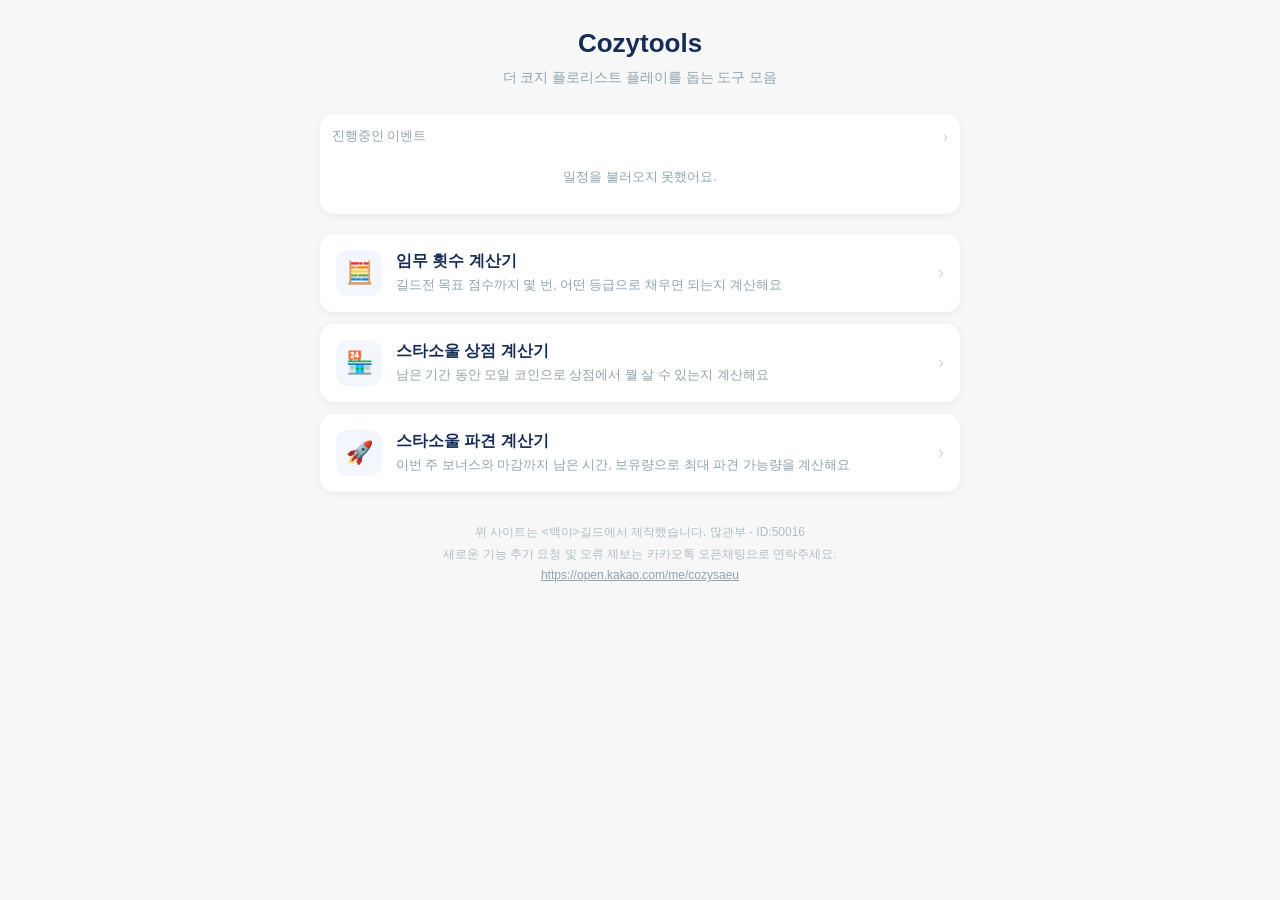
==== index.html @ 27a9e1e9 "메인화면 하단에 카카오톡 오픈채팅 문의 링크 추가 기능 추가 요청·오류 제보를 받을 채널을 안내." ====
<!doctype html>
<html lang="ko">
  <head>
    <meta charset="utf-8" />
    <meta name="viewport" content="width=device-width, initial-scale=1, viewport-fit=cover" />
    <title>Cozytools</title>

    <meta property="og:type" content="website" />
    <meta property="og:site_name" content="Cozytools" />
    <meta property="og:title" content="Cozytools" />
    <meta property="og:description" content="더 코지 플로리스트 플레이를 돕는 도구 모음. 길드 <백야> 제작" />
    <meta property="og:url" content="https://cozytools.kro.kr/" />
    <meta name="twitter:card" content="summary" />
    <meta name="twitter:title" content="Cozytools" />

    <style>
      * {
        box-sizing: border-box;
      }
      body {
        font-family: "Malgun Gothic", sans-serif;
        margin: 0;
        padding: 28px 10px 40px;
        background: #f7f7f8;
        color: #263238;
      }
      .container {
        max-width: 640px;
        margin: auto;
      }

      .hero {
        text-align: center;
        margin-bottom: 24px;
      }
      .hero h1 {
        color: #152c57;
        margin: 0 0 8px;
        font-size: 26px;
      }
      .hero p {
        color: #90a4ae;
        font-size: 13.5px;
        line-height: 1.7;
        margin: 0;
      }

      .panel {
        background: #fff;
        border-radius: 14px;
        padding: 14px 12px;
        box-shadow: 0 2px 8px rgba(0, 0, 0, 0.06);
        margin-bottom: 20px;
      }
      .panel-link {
        display: block;
        text-decoration: none;
        color: inherit;
        cursor: pointer;
      }
      .panel-link:active {
        filter: brightness(0.97);
      }
      .panel-head {
        display: flex;
        align-items: center;
        justify-content: space-between;
        margin-bottom: 8px;
      }
      .panel-head .desc {
        font-size: 12.5px;
        color: #90a4ae;
        margin: 0;
      }
      .panel-head .arrow {
        color: #cfd8dc;
        font-size: 16px;
      }

      /* 진행중인 이벤트 (한 줄에 2~3개, 압축 카드) */
      .ongoing-list {
        display: grid;
        grid-template-columns: repeat(2, 1fr);
        gap: 8px;
      }
      @media (min-width: 480px) {
        .ongoing-list {
          grid-template-columns: repeat(3, 1fr);
        }
      }
      .ongoing-btn {
        padding: 8px 10px;
        border: 1.5px solid #eceff1;
        border-radius: 10px;
        background: #fbfbfc;
        min-width: 0;
      }
      .ongoing-top {
        display: flex;
        align-items: center;
        gap: 5px;
        margin-bottom: 2px;
      }
      .ongoing-dot {
        flex: none;
        width: 7px;
        height: 7px;
        border-radius: 50%;
      }
      .ongoing-cat {
        font-size: 10px;
        font-weight: bold;
        color: #90a4ae;
        overflow: hidden;
        text-overflow: ellipsis;
        white-space: nowrap;
      }
      .ongoing-name {
        font-size: 12.5px;
        font-weight: bold;
        color: #152c57;
        overflow: hidden;
        text-overflow: ellipsis;
        white-space: nowrap;
        margin-bottom: 2px;
      }
      .ongoing-period {
        font-size: 10.5px;
        color: #90a4ae;
        font-weight: bold;
        overflow: hidden;
        text-overflow: ellipsis;
        white-space: nowrap;
      }
      .ongoing-warn {
        color: #d32f2f;
      }
      .empty-msg {
        text-align: center;
        color: #90a4ae;
        font-size: 13px;
        padding: 14px 0;
        grid-column: 1 / -1;
      }

      .card-list {
        display: flex;
        flex-direction: column;
        gap: 12px;
      }
      .card {
        display: flex;
        align-items: center;
        gap: 14px;
        background: #fff;
        border-radius: 14px;
        padding: 16px;
        box-shadow: 0 2px 8px rgba(0, 0, 0, 0.06);
        text-decoration: none;
        color: inherit;
      }
      .card:active {
        filter: brightness(0.97);
      }
      .card .icon {
        flex: none;
        width: 46px;
        height: 46px;
        border-radius: 12px;
        background: #f3f6fc;
        display: flex;
        align-items: center;
        justify-content: center;
        font-size: 22px;
      }
      .card .body {
        flex: 1;
        min-width: 0;
      }
      .card .cname {
        font-size: 15.5px;
        font-weight: bold;
        color: #152c57;
      }
      .card .cdesc {
        font-size: 12.5px;
        color: #90a4ae;
        margin-top: 3px;
        line-height: 1.6;
      }
      .card .arrow {
        flex: none;
        color: #cfd8dc;
        font-size: 18px;
      }
      .card.soon {
        opacity: 0.6;
      }
      .badge-soon {
        display: inline-block;
        font-size: 10px;
        font-weight: bold;
        color: #fff;
        background: #b0bec5;
        padding: 2px 7px;
        border-radius: 10px;
        margin-left: 6px;
        vertical-align: middle;
      }

      .footer-note {
        text-align: center;
        font-size: 12px;
        color: #b0bec5;
        margin-top: 30px;
        line-height: 1.8;
      }
      .footer-note a {
        color: #90a4ae;
      }
    </style>
  </head>
  <body>
    <div class="container">
      <div class="hero">
        <h1>Cozytools</h1>
        <p>더 코지 플로리스트 플레이를 돕는 도구 모음</p>
      </div>

      <a class="panel panel-link" href="calendar.html">
        <div class="panel-head">
          <p class="desc">진행중인 이벤트</p>
          <span class="arrow">›</span>
        </div>
        <div class="ongoing-list" id="ongoingList">
          <div class="empty-msg">불러오는 중...</div>
        </div>
      </a>

      <div class="card-list">
        <a class="card" href="calc.html">
          <div class="icon">🧮</div>
          <div class="body">
            <div class="cname">임무 횟수 계산기</div>
            <div class="cdesc">
              길드전 목표 점수까지 몇 번, 어떤 등급으로 채우면 되는지 계산해요
            </div>
          </div>
          <div class="arrow">›</div>
        </a>

        <a class="card" href="shop.html">
          <div class="icon">🏪</div>
          <div class="body">
            <div class="cname">스타소울 상점 계산기</div>
            <div class="cdesc">
              남은 기간 동안 모일 코인으로 상점에서 뭘 살 수 있는지 계산해요
            </div>
          </div>
          <div class="arrow">›</div>
        </a>

        <a class="card" href="starsoul.html">
          <div class="icon">🚀</div>
          <div class="body">
            <div class="cname">스타소울 파견 계산기</div>
            <div class="cdesc">
              이번 주 보너스와 마감까지 남은 시간, 보유량으로 최대 파견 가능량을 계산해요
            </div>
          </div>
          <div class="arrow">›</div>
        </a>
      </div>

      <p class="footer-note">
        위 사이트는 &lt;백야&gt;길드에서 제작했습니다. 많관부 - ID:50016<br />
        새로운 기능 추가 요청 및 오류 제보는 카카오톡 오픈채팅으로 연락주세요.<br />
        <a href="https://open.kakao.com/me/cozysaeu" target="_blank" rel="noopener noreferrer">https://open.kakao.com/me/cozysaeu</a>
      </p>
    </div>

    <script>
      const API_URL = "https://cozytools-backend.saeunezip.workers.dev";

      const PALETTE = [
        "#6C63C7",
        "#E0757A",
        "#3FA796",
        "#E3A23C",
        "#4A90D9",
        "#B45FC0",
        "#D9698B",
        "#5FAF6B",
        "#C77B3F",
        "#4FA8C9",
        "#9C6ADE",
        "#7A9C3F",
      ];
      const WEEKDAY_LABEL = ["일", "월", "화", "수", "목", "금", "토"];
      let COLOR_MAP = {};
      function assignColors(events) {
        COLOR_MAP = {};
        let i = 0;
        events.forEach(function (ev) {
          if (!(ev.id in COLOR_MAP)) {
            COLOR_MAP[ev.id] = PALETTE[i % PALETTE.length];
            i++;
          }
        });
      }
      function colorFor(id) {
        return COLOR_MAP[id] || PALETTE[0];
      }

      function toDateOnly(d) {
        return new Date(d.getFullYear(), d.getMonth(), d.getDate());
      }
      function parseYMD(s) {
        const [y, m, d] = s.split("-").map(Number);
        return new Date(y, m - 1, d);
      }
      function fmtYMD(d) {
        return (
          d.getFullYear() +
          "-" +
          String(d.getMonth() + 1).padStart(2, "0") +
          "-" +
          String(d.getDate()).padStart(2, "0")
        );
      }
      function addDays(d, n) {
        return new Date(d.getFullYear(), d.getMonth(), d.getDate() + n);
      }
      function diffDays(a, b) {
        return Math.round((a - b) / 86400000);
      }
      const today = toDateOnly(new Date());

      function extractCategory(title) {
        const idx = title.indexOf(" - ");
        return idx === -1 ? { category: null, name: title } : { category: title.slice(0, idx), name: title.slice(idx + 3) };
      }

      function expiryWarning(endDate) {
        const daysLeft = diffDays(endDate, today);
        if (daysLeft === 0) {
          const endOfToday = addDays(today, 1);
          const hoursLeft = Math.max(1, Math.ceil((endOfToday - new Date()) / 3600000));
          return hoursLeft + "시간 남음";
        }
        if (daysLeft === 1) return "1일 남음";
        return null;
      }

      function normalizeEvent(raw) {
        if (raw.type === "weekly") {
          return {
            id: raw.id,
            title: raw.title,
            repeat: "weekly",
            weekdayStart: Number(raw.weekdayStart),
            weekdayEnd: Number(raw.weekdayEnd),
            desc: raw.desc,
          };
        }
        return {
          id: raw.id,
          title: raw.title,
          start: String(raw.start).slice(0, 10),
          end: String(raw.end).slice(0, 10),
          desc: raw.desc,
        };
      }

      function renderOngoing(events) {
        const items = [];
        events.forEach(function (ev) {
          const parts = extractCategory(ev.title);
          if (ev.repeat === "weekly") {
            const period =
              ev.weekdayStart === ev.weekdayEnd
                ? "매주 " + WEEKDAY_LABEL[ev.weekdayStart] + "요일"
                : "매주 " + WEEKDAY_LABEL[ev.weekdayStart] + "~" + WEEKDAY_LABEL[ev.weekdayEnd] + "요일";
            items.push({ id: ev.id, category: parts.category, name: parts.name, period: period, warn: null, color: colorFor(ev.id) });
          } else {
            const s = parseYMD(ev.start),
              e = parseYMD(ev.end);
            if (today >= s && today <= e) {
              const period = fmtYMD(s).slice(5).replace("-", ".") + " ~ " + fmtYMD(e).slice(5).replace("-", ".");
              items.push({
                id: ev.id,
                category: parts.category,
                name: parts.name,
                period: period,
                warn: expiryWarning(e),
                color: colorFor(ev.id),
              });
            }
          }
        });

        const box = document.getElementById("ongoingList");
        if (!items.length) {
          box.innerHTML = '<div class="empty-msg">진행중인 이벤트가 없습니다.</div>';
          return;
        }
        box.innerHTML = items
          .map(function (it) {
            return (
              '<div class="ongoing-btn">' +
              '<div class="ongoing-top">' +
              '<span class="ongoing-dot" style="background:' +
              it.color +
              '"></span>' +
              (it.category ? '<span class="ongoing-cat">' + it.category + "</span>" : "") +
              "</div>" +
              '<div class="ongoing-name">' +
              it.name +
              "</div>" +
              '<div class="ongoing-period">' +
              it.period +
              (it.warn ? ' · <span class="ongoing-warn">' + it.warn + "</span>" : "") +
              "</div>" +
              "</div>"
            );
          })
          .join("");
      }

      async function loadOngoing() {
        try {
          const res = await fetch(API_URL);
          const data = await res.json();
          if (!data.ok) throw new Error(data.error || "불러오기 실패");
          const events = (data.events || []).map(normalizeEvent);
          assignColors(events);
          renderOngoing(events);
        } catch (err) {
          document.getElementById("ongoingList").innerHTML =
            '<div class="empty-msg">일정을 불러오지 못했어요.</div>';
        }
      }

      loadOngoing();
    </script>
  </body>
</html>
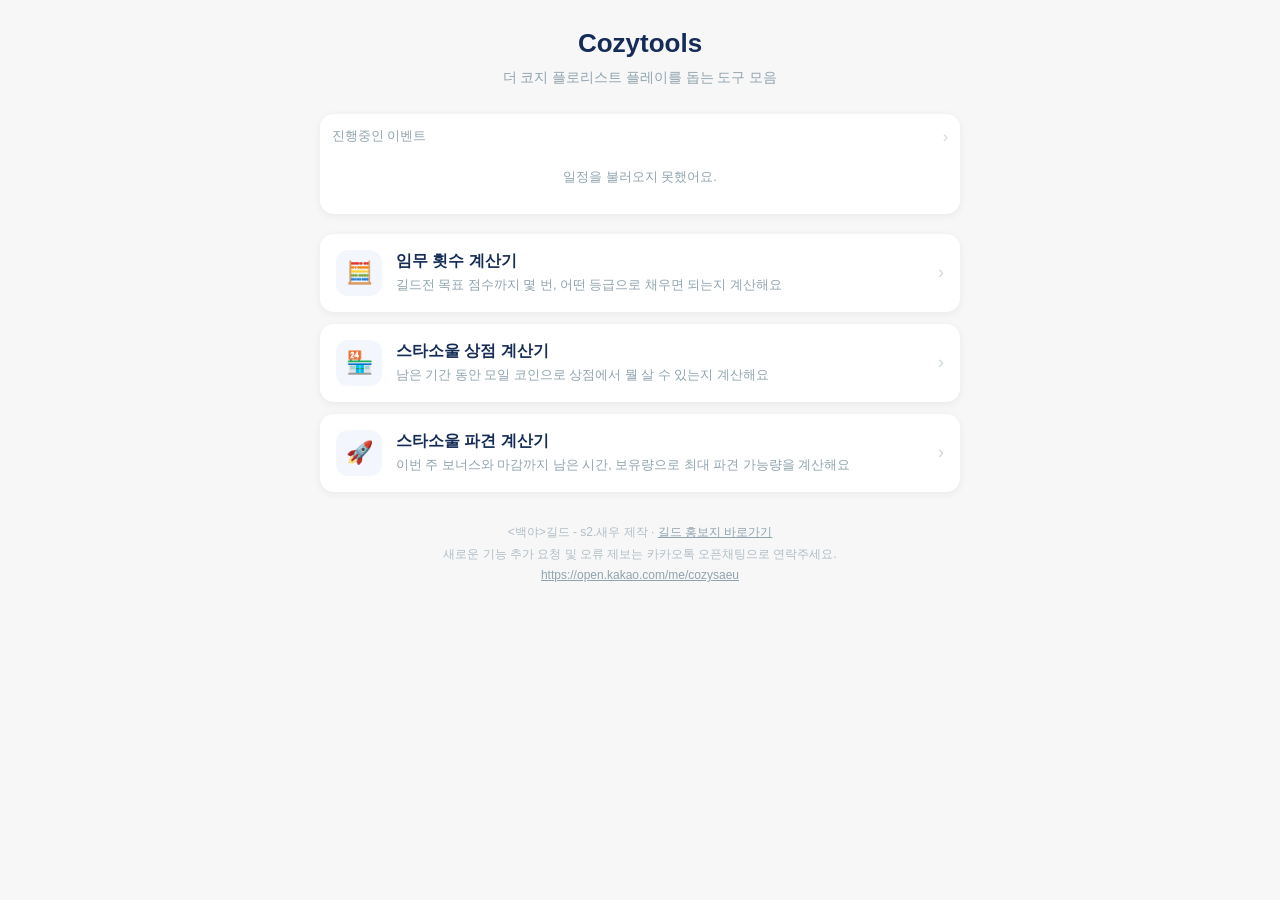
==== commit adf76760: "각 계산기 상단 설명 정리, 하위 페이지 하단 크레딧 제거, 길드 홍보지 페이지 추가 - calc.html/shop.html 상단 설명을 각 계산기의 실제 목적이 더 잘 드러나게 " ====
--- a/index.html
+++ b/index.html
@@ -273,7 +273,8 @@
       </div>
 
       <p class="footer-note">
-        위 사이트는 &lt;백야&gt;길드에서 제작했습니다. 많관부 - ID:50016<br />
+        &lt;백야&gt;길드 - s2.새우 제작 ·
+        <a href="guild.html">길드 홍보지 바로가기</a><br />
         새로운 기능 추가 요청 및 오류 제보는 카카오톡 오픈채팅으로 연락주세요.<br />
         <a href="https://open.kakao.com/me/cozysaeu" target="_blank" rel="noopener noreferrer">https://open.kakao.com/me/cozysaeu</a>
       </p>
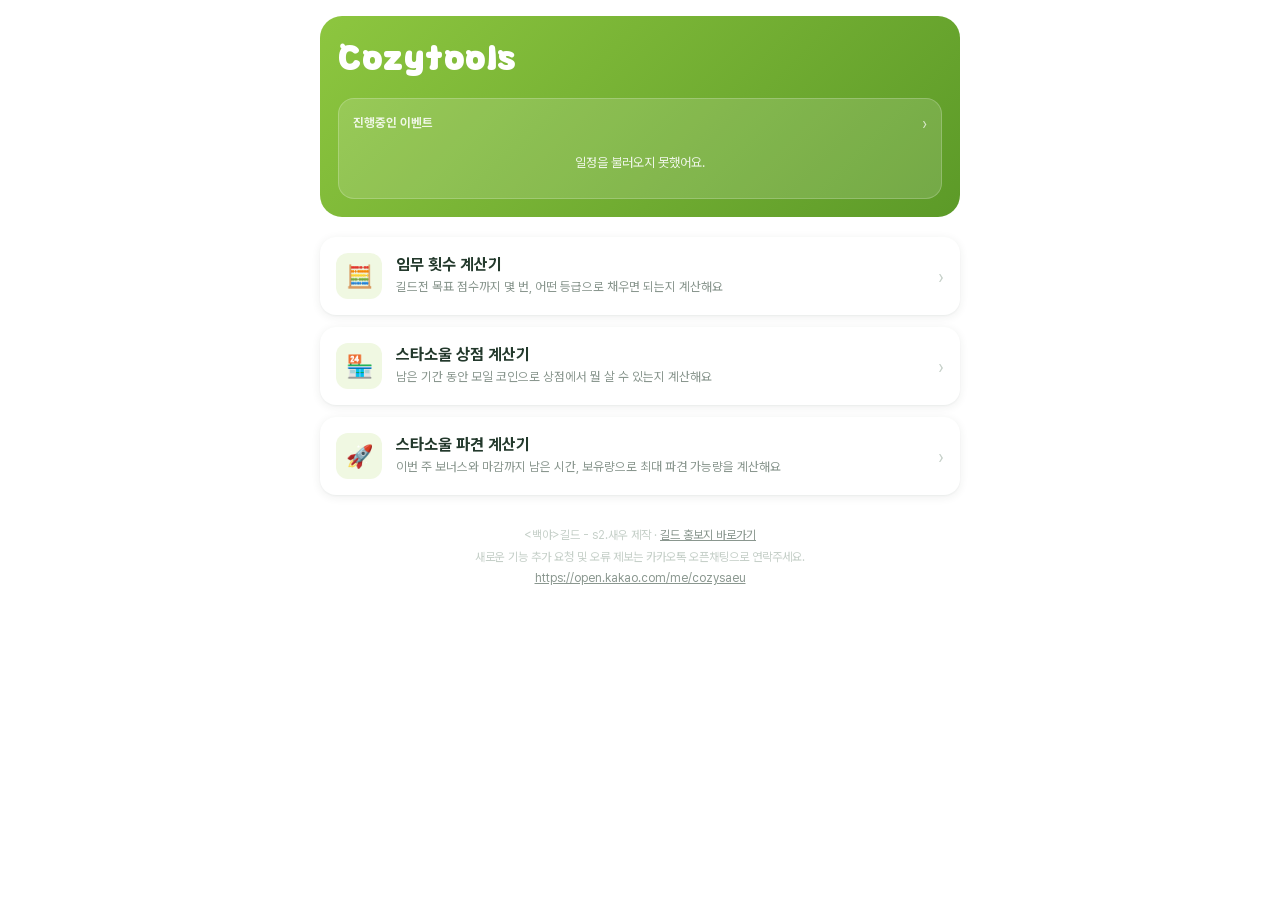
==== commit c3482c8e: "디자인: index.html에 흰 배경+연두 포인트 색 리디자인 적용 (진행중) - 공용 style.css 신설: CSS 변수 기반 색/폰트 토큰, 연두색(#8dc63f) 포인트 " ====
--- a/index.html
+++ b/index.html
@@ -4,238 +4,37 @@
     <meta charset="utf-8" />
     <meta name="viewport" content="width=device-width, initial-scale=1, viewport-fit=cover" />
     <title>Cozytools</title>
+    <meta name="description" content="더 코지 플로리스트 플레이를 돕는 도구 모음" />
 
     <meta property="og:type" content="website" />
     <meta property="og:site_name" content="Cozytools" />
     <meta property="og:title" content="Cozytools" />
     <meta property="og:description" content="더 코지 플로리스트 플레이를 돕는 도구 모음. 길드 <백야> 제작" />
-    <meta property="og:url" content="https://cozytools.kro.kr/" />
+    <meta property="og:url" content="https://cozytools.pages.dev/" />
     <meta name="twitter:card" content="summary" />
     <meta name="twitter:title" content="Cozytools" />
 
-    <style>
-      * {
-        box-sizing: border-box;
-      }
-      body {
-        font-family: "Malgun Gothic", sans-serif;
-        margin: 0;
-        padding: 28px 10px 40px;
-        background: #f7f7f8;
-        color: #263238;
-      }
-      .container {
-        max-width: 640px;
-        margin: auto;
-      }
-
-      .hero {
-        text-align: center;
-        margin-bottom: 24px;
-      }
-      .hero h1 {
-        color: #152c57;
-        margin: 0 0 8px;
-        font-size: 26px;
-      }
-      .hero p {
-        color: #90a4ae;
-        font-size: 13.5px;
-        line-height: 1.7;
-        margin: 0;
-      }
-
-      .panel {
-        background: #fff;
-        border-radius: 14px;
-        padding: 14px 12px;
-        box-shadow: 0 2px 8px rgba(0, 0, 0, 0.06);
-        margin-bottom: 20px;
-      }
-      .panel-link {
-        display: block;
-        text-decoration: none;
-        color: inherit;
-        cursor: pointer;
-      }
-      .panel-link:active {
-        filter: brightness(0.97);
-      }
-      .panel-head {
-        display: flex;
-        align-items: center;
-        justify-content: space-between;
-        margin-bottom: 8px;
-      }
-      .panel-head .desc {
-        font-size: 12.5px;
-        color: #90a4ae;
-        margin: 0;
-      }
-      .panel-head .arrow {
-        color: #cfd8dc;
-        font-size: 16px;
-      }
-
-      /* 진행중인 이벤트 (한 줄에 2~3개, 압축 카드) */
-      .ongoing-list {
-        display: grid;
-        grid-template-columns: repeat(2, 1fr);
-        gap: 8px;
-      }
-      @media (min-width: 480px) {
-        .ongoing-list {
-          grid-template-columns: repeat(3, 1fr);
-        }
-      }
-      .ongoing-btn {
-        padding: 8px 10px;
-        border: 1.5px solid #eceff1;
-        border-radius: 10px;
-        background: #fbfbfc;
-        min-width: 0;
-      }
-      .ongoing-top {
-        display: flex;
-        align-items: center;
-        gap: 5px;
-        margin-bottom: 2px;
-      }
-      .ongoing-dot {
-        flex: none;
-        width: 7px;
-        height: 7px;
-        border-radius: 50%;
-      }
-      .ongoing-cat {
-        font-size: 10px;
-        font-weight: bold;
-        color: #90a4ae;
-        overflow: hidden;
-        text-overflow: ellipsis;
-        white-space: nowrap;
-      }
-      .ongoing-name {
-        font-size: 12.5px;
-        font-weight: bold;
-        color: #152c57;
-        overflow: hidden;
-        text-overflow: ellipsis;
-        white-space: nowrap;
-        margin-bottom: 2px;
-      }
-      .ongoing-period {
-        font-size: 10.5px;
-        color: #90a4ae;
-        font-weight: bold;
-        overflow: hidden;
-        text-overflow: ellipsis;
-        white-space: nowrap;
-      }
-      .ongoing-warn {
-        color: #d32f2f;
-      }
-      .empty-msg {
-        text-align: center;
-        color: #90a4ae;
-        font-size: 13px;
-        padding: 14px 0;
-        grid-column: 1 / -1;
-      }
-
-      .card-list {
-        display: flex;
-        flex-direction: column;
-        gap: 12px;
-      }
-      .card {
-        display: flex;
-        align-items: center;
-        gap: 14px;
-        background: #fff;
-        border-radius: 14px;
-        padding: 16px;
-        box-shadow: 0 2px 8px rgba(0, 0, 0, 0.06);
-        text-decoration: none;
-        color: inherit;
-      }
-      .card:active {
-        filter: brightness(0.97);
-      }
-      .card .icon {
-        flex: none;
-        width: 46px;
-        height: 46px;
-        border-radius: 12px;
-        background: #f3f6fc;
-        display: flex;
-        align-items: center;
-        justify-content: center;
-        font-size: 22px;
-      }
-      .card .body {
-        flex: 1;
-        min-width: 0;
-      }
-      .card .cname {
-        font-size: 15.5px;
-        font-weight: bold;
-        color: #152c57;
-      }
-      .card .cdesc {
-        font-size: 12.5px;
-        color: #90a4ae;
-        margin-top: 3px;
-        line-height: 1.6;
-      }
-      .card .arrow {
-        flex: none;
-        color: #cfd8dc;
-        font-size: 18px;
-      }
-      .card.soon {
-        opacity: 0.6;
-      }
-      .badge-soon {
-        display: inline-block;
-        font-size: 10px;
-        font-weight: bold;
-        color: #fff;
-        background: #b0bec5;
-        padding: 2px 7px;
-        border-radius: 10px;
-        margin-left: 6px;
-        vertical-align: middle;
-      }
-
-      .footer-note {
-        text-align: center;
-        font-size: 12px;
-        color: #b0bec5;
-        margin-top: 30px;
-        line-height: 1.8;
-      }
-      .footer-note a {
-        color: #90a4ae;
-      }
-    </style>
+    <link rel="stylesheet" href="style.css" />
   </head>
   <body>
     <div class="container">
-      <div class="hero">
-        <h1>Cozytools</h1>
-        <p>더 코지 플로리스트 플레이를 돕는 도구 모음</p>
+      <div class="hero-panel">
+        <div class="hero">
+          <h1>Cozytools</h1>
+        </div>
+
+        <a class="ongoing-link" href="calendar.html">
+          <div class="ongoing-card">
+            <div class="panel-head">
+              <p class="desc">진행중인 이벤트</p>
+              <span class="arrow">›</span>
+            </div>
+            <div class="ongoing-list" id="ongoingList">
+              <div class="empty-msg">불러오는 중...</div>
+            </div>
+          </div>
+        </a>
       </div>
-
-      <a class="panel panel-link" href="calendar.html">
-        <div class="panel-head">
-          <p class="desc">진행중인 이벤트</p>
-          <span class="arrow">›</span>
-        </div>
-        <div class="ongoing-list" id="ongoingList">
-          <div class="empty-msg">불러오는 중...</div>
-        </div>
-      </a>
 
       <div class="card-list">
         <a class="card" href="calc.html">
--- a/style.css
+++ b/style.css
@@ -0,0 +1,1209 @@
+/* ==========================================================================
+   Cozytools — 공용 스타일시트
+   밝은 화이트 배경 + 차분한 그린 포인트 (구 스타일: 차가운 남색/그레이 톤에서 전환)
+   ========================================================================== */
+
+:root {
+  /* 색 토큰 */
+  --bg: #ffffff;
+  --card: #ffffff;
+
+  --ink: #23392c; /* 제목 · 강조 텍스트 */
+  --text: #3c4a42; /* 본문 텍스트 */
+  --muted: #8a978f; /* 보조 텍스트 */
+  --muted-light: #c6d0c9; /* 옅은 보조 텍스트 (뱃지, 캡션) */
+
+  --accent: #8dc63f; /* 포인트: 버튼 · 링크 · 포커스 (연두색) */
+  --accent-dark: #6ba32e; /* 호버/강조 */
+  --accent-tint: #f0f8e2; /* 선택됨 · 결과 박스 배경 */
+  --accent-tint-strong: #dcefc0;
+
+  --border: #e7ece8; /* 기본 보더 */
+  --border-strong: #d7e0da;
+  --surface-soft: #f6f9f7; /* 은은한 보조 배경 (버튼 idle 등) */
+
+  --amber-bg: #fff3d9;
+  --amber-border: #f0cb86;
+  --amber-text: #8a6a2e;
+
+  --green-bg: #e6f9e1;
+  --green-text: #2f8b3a;
+
+  --red-bg: #fdeae8;
+  --red-text: #b23a2e;
+
+  --sunday: #d98c86;
+  --saturday: #86a6c9;
+
+  --gold: #d9a441; /* SSR */
+  --lavender: #8b7cb0; /* SR */
+  --taupe: #a8978f; /* R */
+
+  --radius-lg: 16px;
+  --radius-md: 12px;
+  --radius-sm: 9px;
+  --radius-pill: 20px;
+
+  --shadow-card: 0 2px 10px rgba(34, 57, 44, 0.08), 0 1px 2px rgba(34, 57, 44, 0.04);
+
+  --font-heading: "Pretendard Variable", "Malgun Gothic", "Apple SD Gothic Neo", sans-serif;
+  --font-body: "Pretendard Variable", "Malgun Gothic", "Apple SD Gothic Neo", sans-serif;
+  --font-logo: "KERIS Kedu B", "Malgun Gothic", sans-serif;
+}
+
+@font-face {
+  font-family: "Pretendard Variable";
+  font-weight: 45 920;
+  font-style: normal;
+  font-display: swap;
+  src: url("fonts/PretendardVariable.woff2") format("woff2-variations");
+}
+@font-face {
+  font-family: "KERIS Kedu B";
+  src: url("KERISKEDU_B.ttf") format("truetype");
+  font-weight: 700;
+  font-display: swap;
+}
+
+/* ---------- 기본 ---------- */
+* {
+  box-sizing: border-box;
+}
+body {
+  font-family: var(--font-body);
+  margin: 0;
+  padding: 16px 10px 40px;
+  background: var(--bg);
+  color: var(--text);
+}
+.container {
+  max-width: 640px;
+  margin: auto;
+}
+.container.wide {
+  max-width: 760px;
+}
+
+/* ---------- 상단 헤더 / 내비 ---------- */
+.header-area {
+  display: flex;
+  justify-content: space-between;
+  align-items: center;
+  gap: 10px;
+  flex-wrap: wrap;
+  margin-bottom: 16px;
+}
+.title {
+  font-family: var(--font-heading);
+  color: var(--ink);
+  margin: 0;
+  font-size: 22px;
+}
+.nav-btn {
+  background: var(--accent);
+  color: #fff;
+  text-decoration: none;
+  padding: 10px 14px;
+  border-radius: var(--radius-sm);
+  font-weight: bold;
+  font-size: 14px;
+  border: none;
+  cursor: pointer;
+}
+.nav-btn:hover {
+  background: var(--accent-dark);
+}
+
+/* ---------- 히어로 패널 (index.html 최상단 포인트 블록) ---------- */
+.hero-panel {
+  background: linear-gradient(135deg, var(--accent), #5c9a28);
+  border-radius: 22px;
+  padding: 24px 18px 18px;
+  margin-bottom: 20px;
+}
+.hero {
+  text-align: left;
+  margin-bottom: 18px;
+}
+.hero h1 {
+  font-family: var(--font-logo);
+  font-weight: 700;
+  color: #fff;
+  margin: 0;
+  font-size: 30px;
+  letter-spacing: 0.5px;
+}
+
+.ongoing-link {
+  display: block;
+  text-decoration: none;
+  color: inherit;
+  cursor: pointer;
+}
+.ongoing-link:active {
+  filter: brightness(0.98);
+}
+
+/* 진행중인 이벤트 — 히어로 패널 안의 큰 래퍼 박스 */
+.ongoing-card {
+  background: rgba(255, 255, 255, 0.14);
+  border: 1px solid rgba(255, 255, 255, 0.2);
+  border-radius: var(--radius-lg);
+  padding: 14px;
+}
+.hero-panel .panel-head .desc {
+  color: rgba(255, 255, 255, 0.85);
+  font-weight: bold;
+}
+.hero-panel .panel-head .arrow {
+  color: rgba(255, 255, 255, 0.7);
+}
+
+/* ---------- 패널 / 카드 공통 ---------- */
+.panel {
+  background: var(--card);
+  border-radius: var(--radius-lg);
+  padding: 16px;
+  box-shadow: var(--shadow-card);
+  margin-bottom: 16px;
+}
+.panel h3 {
+  font-family: var(--font-heading);
+  margin: 0 0 6px;
+  font-size: 16.5px;
+  color: var(--ink);
+}
+.desc {
+  font-size: 12.5px;
+  color: var(--muted);
+  margin: 0 0 14px;
+  line-height: 1.6;
+}
+.panel-link {
+  display: block;
+  text-decoration: none;
+  color: inherit;
+  cursor: pointer;
+}
+.panel-link:active {
+  filter: brightness(0.98);
+}
+.panel-head {
+  display: flex;
+  align-items: center;
+  justify-content: space-between;
+  margin-bottom: 8px;
+}
+.panel-head .desc {
+  margin: 0;
+}
+.panel-head .arrow {
+  font-size: 16px;
+}
+.arrow {
+  color: var(--muted-light);
+  font-size: 17px;
+}
+
+/* ---------- info / error / success 박스 ---------- */
+.info-box {
+  background: var(--amber-bg);
+  border: 1px solid var(--amber-border);
+  border-radius: var(--radius-md);
+  padding: 10px 13px;
+  font-size: 12.5px;
+  color: var(--amber-text);
+  line-height: 1.6;
+  margin-bottom: 14px;
+}
+.info-box a {
+  color: var(--amber-text);
+  font-weight: bold;
+}
+.error-msg,
+.deadline-expired {
+  color: var(--red-text);
+  font-weight: bold;
+  font-size: 13px;
+  background: var(--red-bg);
+  padding: 11px 13px;
+  border-radius: var(--radius-md);
+  margin-top: 10px;
+  margin-bottom: 0;
+}
+.deadline-expired {
+  margin-bottom: 14px;
+}
+.empty-msg {
+  text-align: center;
+  color: var(--muted);
+  font-size: 13px;
+  padding: 14px 0;
+  grid-column: 1 / -1;
+}
+.msg {
+  font-size: 13px;
+  font-weight: bold;
+  padding: 10px 13px;
+  border-radius: var(--radius-md);
+  margin-top: 10px;
+}
+.msg.ok {
+  background: var(--green-bg);
+  color: var(--green-text);
+}
+.msg.err {
+  background: var(--red-bg);
+  color: var(--red-text);
+}
+
+/* ---------- 진행중인 이벤트 (index.html 요약 카드) ---------- */
+.ongoing-list {
+  display: grid;
+  grid-template-columns: repeat(2, 1fr);
+  gap: 8px;
+}
+@media (min-width: 480px) {
+  .ongoing-list {
+    grid-template-columns: repeat(3, 1fr);
+  }
+}
+.ongoing-btn {
+  padding: 8px 10px;
+  border: 1.5px solid var(--border);
+  border-radius: var(--radius-md);
+  background: var(--surface-soft);
+  min-width: 0;
+}
+.ongoing-top {
+  display: flex;
+  align-items: center;
+  gap: 5px;
+  margin-bottom: 2px;
+}
+.ongoing-dot {
+  flex: none;
+  width: 7px;
+  height: 7px;
+  border-radius: 50%;
+}
+.ongoing-cat {
+  font-size: 10px;
+  font-weight: bold;
+  color: var(--muted);
+  overflow: hidden;
+  text-overflow: ellipsis;
+  white-space: nowrap;
+}
+.ongoing-name {
+  font-size: 12.5px;
+  font-weight: bold;
+  color: var(--ink);
+  overflow: hidden;
+  text-overflow: ellipsis;
+  white-space: nowrap;
+  margin-bottom: 2px;
+}
+.ongoing-period {
+  font-size: 10.5px;
+  color: var(--muted);
+  font-weight: bold;
+  overflow: hidden;
+  text-overflow: ellipsis;
+  white-space: nowrap;
+}
+.ongoing-warn {
+  color: var(--red-text);
+}
+
+/* 진행중인 이벤트 낱개 타일 — ongoing-card(반투명 래퍼) 안에서도 반투명 유지 */
+.hero-panel .ongoing-btn {
+  background: rgba(255, 255, 255, 0.55);
+  border-color: rgba(255, 255, 255, 0.4);
+  backdrop-filter: blur(2px);
+}
+.hero-panel .ongoing-cat {
+  color: var(--ink);
+  opacity: 0.75;
+}
+.hero-panel .empty-msg {
+  color: rgba(255, 255, 255, 0.85);
+}
+
+/* ---------- 도구 목록 카드 (index.html) ---------- */
+.card-list {
+  display: flex;
+  flex-direction: column;
+  gap: 12px;
+}
+.card {
+  display: flex;
+  align-items: center;
+  gap: 14px;
+  background: var(--card);
+  border-radius: var(--radius-lg);
+  padding: 16px;
+  box-shadow: var(--shadow-card);
+  text-decoration: none;
+  color: inherit;
+}
+.card:active {
+  filter: brightness(0.98);
+}
+.card .icon {
+  flex: none;
+  width: 46px;
+  height: 46px;
+  border-radius: var(--radius-md);
+  background: var(--accent-tint);
+  display: flex;
+  align-items: center;
+  justify-content: center;
+  font-size: 22px;
+}
+.card .body {
+  flex: 1;
+  min-width: 0;
+}
+.card .cname {
+  font-family: var(--font-heading);
+  font-size: 16px;
+  font-weight: bold;
+  color: var(--ink);
+}
+.card .cdesc {
+  font-size: 12.5px;
+  color: var(--muted);
+  margin-top: 3px;
+  line-height: 1.6;
+}
+.card .arrow {
+  flex: none;
+  font-size: 18px;
+}
+.card.soon {
+  opacity: 0.6;
+}
+.badge-soon {
+  display: inline-block;
+  font-size: 10px;
+  font-weight: bold;
+  color: #fff;
+  background: var(--muted-light);
+  padding: 2px 7px;
+  border-radius: var(--radius-pill);
+  margin-left: 6px;
+  vertical-align: middle;
+}
+
+/* ---------- 폼: 입력 필드 ---------- */
+.field {
+  margin-bottom: 12px;
+}
+.field label {
+  display: block;
+  font-size: 13px;
+  font-weight: bold;
+  color: var(--text);
+  margin-bottom: 5px;
+}
+.field input,
+.field select,
+.field textarea {
+  width: 100%;
+  padding: 10px 12px;
+  border: 1px solid var(--border-strong);
+  border-radius: var(--radius-sm);
+  font-size: 15px;
+  outline: none;
+  font-family: inherit;
+  background: #fff;
+  color: var(--text);
+}
+.field input:focus,
+.field select:focus,
+.field textarea:focus {
+  border-color: var(--accent);
+}
+.field textarea {
+  resize: vertical;
+  min-height: 60px;
+}
+.field-row {
+  display: flex;
+  gap: 10px;
+}
+.field-row .field {
+  flex: 1;
+}
+.field-note {
+  font-size: 11.5px;
+  color: var(--muted);
+  margin-top: 4px;
+}
+.checkbox-field {
+  display: flex;
+  align-items: flex-start;
+  gap: 9px;
+  cursor: pointer;
+  font-size: 13.5px;
+  color: var(--text);
+  line-height: 1.5;
+}
+.checkbox-field input {
+  flex: none;
+  width: 18px;
+  height: 18px;
+  margin-top: 1px;
+  accent-color: var(--accent);
+}
+.checkbox-field b {
+  color: var(--accent);
+}
+
+/* ---------- 버튼 / 토글 ---------- */
+.btn {
+  background: var(--accent);
+  color: #fff;
+  border: none;
+  padding: 11px 18px;
+  border-radius: var(--radius-sm);
+  font-weight: bold;
+  cursor: pointer;
+  font-size: 14px;
+  width: 100%;
+}
+.btn:hover {
+  background: var(--accent-dark);
+}
+.btn:disabled {
+  opacity: 0.5;
+  cursor: default;
+}
+.btn-danger {
+  background: var(--sunday);
+}
+.btn-ghost {
+  background: none;
+  border: 1px solid var(--border-strong);
+  color: var(--muted);
+  font-weight: bold;
+  font-size: 12.5px;
+  padding: 6px 12px;
+  border-radius: 8px;
+  cursor: pointer;
+}
+
+.toggle-row,
+.type-toggle {
+  display: flex;
+  gap: 8px;
+  margin-bottom: 14px;
+}
+.toggle-row button,
+.type-toggle button {
+  flex: 1;
+  padding: 10px;
+  border-radius: var(--radius-sm);
+  border: 2px solid var(--border);
+  background: var(--surface-soft);
+  color: var(--text);
+  font-weight: bold;
+  font-size: 13.5px;
+  cursor: pointer;
+}
+.toggle-row button.on,
+.type-toggle button.on {
+  border-color: var(--accent);
+  background: var(--accent-tint);
+  color: var(--accent-dark);
+}
+
+.presets,
+.bulk-row {
+  display: flex;
+  gap: 7px;
+  flex-wrap: wrap;
+  margin-bottom: 14px;
+}
+.preset-btn {
+  border: 1px solid var(--border-strong);
+  background: var(--surface-soft);
+  padding: 7px 12px;
+  border-radius: var(--radius-pill);
+  cursor: pointer;
+  font-size: 12.5px;
+  font-weight: bold;
+  color: var(--text);
+}
+.preset-btn:hover {
+  background: var(--accent-tint);
+}
+.bulk-row button {
+  flex: 1;
+  padding: 8px;
+  border-radius: 8px;
+  border: 1px solid var(--border-strong);
+  background: var(--surface-soft);
+  color: var(--text);
+  font-weight: bold;
+  font-size: 12.5px;
+  cursor: pointer;
+}
+
+/* ---------- 선택 리스트 (grade-item / item-row) ---------- */
+.grade-list,
+.item-list {
+  display: flex;
+  flex-direction: column;
+  gap: 8px;
+  margin-bottom: 12px;
+}
+.grade-item,
+.item-row {
+  display: flex;
+  align-items: center;
+  gap: 10px;
+  padding: 9px 11px;
+  border: 2px solid var(--border);
+  border-radius: var(--radius-md);
+  cursor: pointer;
+  user-select: none;
+}
+.grade-item.on,
+.item-row.on {
+  border-color: var(--accent);
+  background: var(--accent-tint);
+}
+.grade-item input,
+.item-row input {
+  width: 17px;
+  height: 17px;
+  accent-color: var(--accent);
+  flex: none;
+}
+.grade-item .gname,
+.item-row .iname {
+  font-weight: bold;
+  font-size: 14px;
+  flex: 1;
+  color: var(--ink);
+}
+.grade-item .gprob {
+  font-size: 12px;
+  color: var(--muted);
+}
+.item-row .iprice {
+  flex: none;
+  font-size: 13px;
+  font-weight: bold;
+  color: var(--text);
+}
+.item-row .ibadge {
+  flex: none;
+  font-size: 11px;
+  font-weight: bold;
+  padding: 2px 7px;
+  border-radius: 8px;
+}
+.item-row .ibadge.ok {
+  background: var(--green-bg);
+  color: var(--green-text);
+}
+.item-row .ibadge.no {
+  background: var(--red-bg);
+  color: var(--red-text);
+}
+
+/* ---------- 결과 박스 ---------- */
+.result-box,
+.deadline-derive {
+  background: var(--accent-tint);
+  border-radius: var(--radius-md);
+  padding: 14px 16px;
+  margin-top: 4px;
+}
+.result-row,
+.deadline-derive .drow {
+  display: flex;
+  justify-content: space-between;
+  font-size: 14px;
+  padding: 5px 0;
+  color: var(--text);
+}
+.result-row.sub {
+  padding-left: 12px;
+  font-size: 12.5px;
+  color: var(--muted);
+}
+.result-row b,
+.deadline-derive .drow.total {
+  color: var(--ink);
+}
+.result-total,
+.deadline-derive .drow.total {
+  border-top: 1px solid var(--border-strong);
+  margin-top: 6px;
+  padding-top: 10px;
+}
+.result-title {
+  font-family: var(--font-heading);
+  font-size: 14px;
+  font-weight: bold;
+  color: var(--ink);
+  margin-bottom: 6px;
+}
+.result-empty {
+  color: var(--muted);
+  font-size: 13px;
+  text-align: center;
+  padding: 10px 0;
+}
+.result-max-tag {
+  display: inline-block;
+  font-size: 10px;
+  font-weight: bold;
+  color: var(--accent-dark);
+  background: var(--accent-tint-strong);
+  padding: 2px 7px;
+  border-radius: 8px;
+  margin-left: 6px;
+  vertical-align: middle;
+}
+
+.verdict-box {
+  border-radius: var(--radius-md);
+  padding: 13px 15px;
+  font-size: 13.5px;
+  line-height: 1.7;
+  margin-top: 14px;
+}
+.verdict-box.ok {
+  background: var(--green-bg);
+  color: var(--green-text);
+}
+.verdict-box.no {
+  background: var(--red-bg);
+  color: var(--red-text);
+}
+.verdict-box .suggest {
+  margin-top: 6px;
+  font-size: 12.5px;
+}
+
+/* ---------- 아코디언 ---------- */
+.accordion-head {
+  display: flex;
+  justify-content: space-between;
+  align-items: center;
+  width: 100%;
+  background: none;
+  border: none;
+  padding: 0;
+  cursor: pointer;
+  text-align: left;
+}
+.accordion-head h3 {
+  flex: 1;
+}
+.accordion-arrow {
+  color: var(--muted);
+  font-size: 13px;
+  transition: transform 0.15s;
+  flex: none;
+  margin-left: 8px;
+}
+.accordion-arrow.open {
+  transform: rotate(180deg);
+}
+.accordion-body {
+  display: none;
+  margin-top: 12px;
+}
+.accordion-body.open {
+  display: block;
+}
+
+/* ---------- 표 (mini / timeline) ---------- */
+table.mini,
+table.timeline {
+  width: 100%;
+  border-collapse: collapse;
+  margin-top: 4px;
+  font-size: 13px;
+}
+table.mini th,
+table.mini td,
+table.timeline th,
+table.timeline td {
+  padding: 6px 4px;
+  text-align: right;
+  border-bottom: 1px solid var(--border);
+}
+table.mini th:first-child,
+table.mini td:first-child,
+table.timeline th:first-child,
+table.timeline td:first-child {
+  text-align: left;
+}
+table.mini th,
+table.timeline th {
+  color: var(--muted);
+  font-weight: bold;
+  font-size: 12px;
+}
+
+/* ---------- 시즌 목록 (shop.html) ---------- */
+.season-row {
+  border: 2px solid var(--border);
+  border-radius: var(--radius-md);
+  padding: 11px 12px;
+  margin-bottom: 8px;
+}
+.season-row .stop {
+  display: flex;
+  justify-content: space-between;
+  align-items: baseline;
+  margin-bottom: 3px;
+}
+.season-row .sname {
+  font-weight: bold;
+  font-size: 14.5px;
+  color: var(--ink);
+}
+.season-row .speriod,
+.season-row .snote {
+  font-size: 11.5px;
+  color: var(--muted);
+}
+.season-row .snote {
+  margin-bottom: 8px;
+}
+.season-row .sbottom {
+  display: flex;
+  justify-content: space-between;
+  align-items: center;
+  gap: 10px;
+}
+.season-row .scoin {
+  font-size: 12.5px;
+  color: var(--text);
+}
+.season-row .scoin b {
+  color: var(--accent);
+}
+.mode-toggle {
+  display: flex;
+  gap: 6px;
+  flex: none;
+}
+.mode-toggle button {
+  padding: 6px 12px;
+  border-radius: 8px;
+  border: 2px solid var(--border);
+  background: var(--surface-soft);
+  color: var(--muted);
+  font-weight: bold;
+  font-size: 12.5px;
+  cursor: pointer;
+}
+.mode-toggle button.on-x2 {
+  border-color: var(--amber-border);
+  background: var(--amber-bg);
+  color: var(--amber-text);
+}
+.mode-toggle button.on-x1 {
+  border-color: var(--muted);
+  background: var(--surface-soft);
+  color: var(--text);
+}
+
+/* ---------- 스타소울 보너스 카드 (starsoul.html) ---------- */
+.bonus-card {
+  background: linear-gradient(135deg, var(--accent), #5c9a28);
+  color: #fff;
+  border-radius: var(--radius-lg);
+  padding: 16px;
+  margin-bottom: 14px;
+}
+.bonus-card .bc-top {
+  display: flex;
+  justify-content: space-between;
+  align-items: center;
+  margin-bottom: 12px;
+}
+.bonus-card .bc-top h3 {
+  font-family: var(--font-heading);
+  margin: 0;
+  font-size: 15px;
+  color: #fff;
+}
+.bonus-card .bc-week {
+  font-size: 12px;
+  color: #cdeed8;
+  font-weight: bold;
+}
+.soul-row {
+  display: flex;
+  gap: 10px;
+  margin-bottom: 6px;
+  flex-wrap: wrap;
+  align-items: center;
+}
+.soul-credit {
+  font-size: 11px;
+  color: #bfe6cc;
+  margin-bottom: 14px;
+}
+.soul-credit a {
+  color: #d7f2e0;
+}
+.soul-thumb {
+  flex: 1;
+  min-width: 84px;
+  text-align: center;
+  background: rgba(255, 255, 255, 0.16);
+  border-radius: var(--radius-md);
+  padding: 8px 4px;
+}
+.soul-thumb img {
+  width: 44px;
+  height: 44px;
+  border-radius: 8px;
+  object-fit: cover;
+  background: rgba(255, 255, 255, 0.2);
+}
+.soul-badge,
+.badge-grade {
+  display: inline-flex;
+  align-items: center;
+  justify-content: center;
+  width: 44px;
+  height: 44px;
+  border-radius: 8px;
+  font-size: 12px;
+  font-weight: bold;
+  color: #fff;
+  flex: none;
+}
+.badge-grade {
+  width: 40px;
+  height: auto;
+  padding: 8px 0;
+  text-align: center;
+  font-size: 11.5px;
+}
+.soul-badge.grade-SSR,
+.badge-grade.SSR {
+  background: var(--gold);
+}
+.soul-badge.grade-SR,
+.badge-grade.SR {
+  background: var(--lavender);
+}
+.soul-badge.grade-R,
+.badge-grade.R {
+  background: var(--taupe);
+}
+.soul-name {
+  font-size: 11.5px;
+  font-weight: bold;
+  margin-top: 5px;
+  overflow: hidden;
+  text-overflow: ellipsis;
+  white-space: nowrap;
+}
+.countdown-row {
+  display: flex;
+  justify-content: space-between;
+  font-size: 13px;
+  padding: 4px 0;
+  color: #cdeed8;
+}
+.countdown-row b {
+  color: #fff;
+  font-variant-numeric: tabular-nums;
+}
+.bc-updated {
+  font-size: 11px;
+  color: #bfe6cc;
+  margin-top: 10px;
+}
+.bc-updated button {
+  background: none;
+  border: none;
+  color: #d7f2e0;
+  text-decoration: underline;
+  font-size: 11px;
+  cursor: pointer;
+  padding: 0;
+}
+.soul-row input.sr-name,
+.soul-row input.sr-dorazy {
+  min-width: 0;
+  padding: 9px 10px;
+  border: 1px solid var(--border-strong);
+  border-radius: 8px;
+  font-size: 13.5px;
+  font-family: inherit;
+}
+.soul-row input.sr-name {
+  flex: 1.3;
+}
+.soul-row input.sr-dorazy {
+  flex: 1;
+  font-size: 12.5px;
+}
+
+/* ---------- register.html — 게이트 / 이벤트 목록 ---------- */
+.gate {
+  text-align: center;
+  padding: 30px 10px;
+}
+.gate input {
+  max-width: 220px;
+  margin: 14px auto;
+  display: block;
+  text-align: center;
+  font-size: 18px;
+  letter-spacing: 2px;
+}
+.event-row {
+  display: flex;
+  align-items: flex-start;
+  gap: 10px;
+  padding: 10px 0;
+  border-bottom: 1px solid var(--border);
+}
+.event-row:last-child {
+  border-bottom: none;
+}
+.event-row .body {
+  flex: 1;
+  min-width: 0;
+}
+.event-row .ename {
+  font-size: 14px;
+  font-weight: bold;
+  color: var(--ink);
+}
+.event-row .emeta {
+  font-size: 12px;
+  color: var(--muted);
+  margin-top: 2px;
+}
+.event-row .edesc {
+  font-size: 12.5px;
+  color: var(--text);
+  margin-top: 2px;
+}
+.hidden {
+  display: none !important;
+}
+
+/* ---------- calendar.html — 달력 ---------- */
+.month-nav {
+  display: flex;
+  align-items: center;
+  justify-content: space-between;
+  margin-bottom: 10px;
+  padding: 0 4px;
+}
+.month-nav button {
+  background: var(--surface-soft);
+  border: none;
+  color: var(--accent);
+  font-weight: bold;
+  font-size: 16px;
+  width: 34px;
+  height: 34px;
+  border-radius: var(--radius-sm);
+  cursor: pointer;
+}
+.month-nav button:hover {
+  background: var(--accent-tint);
+}
+.month-label {
+  font-family: var(--font-heading);
+  font-size: 17px;
+  font-weight: bold;
+  color: var(--ink);
+}
+.today-btn {
+  background: none;
+  border: 1px solid var(--border-strong);
+  color: var(--text);
+  font-size: 11.5px;
+  font-weight: bold;
+  padding: 5px 10px;
+  border-radius: var(--radius-pill);
+  cursor: pointer;
+  margin-left: 8px;
+}
+.today-btn:hover {
+  background: var(--surface-soft);
+}
+
+.weekday-row {
+  display: grid;
+  grid-template-columns: repeat(7, 1fr);
+  margin-bottom: 2px;
+}
+.weekday-row span {
+  text-align: center;
+  font-size: 11px;
+  font-weight: bold;
+  color: var(--muted);
+  padding: 2px 0 6px;
+}
+.weekday-row span:first-child {
+  color: var(--sunday);
+}
+.weekday-row span:last-child {
+  color: var(--saturday);
+}
+
+.week-strip {
+  border-top: 1px solid var(--border);
+  padding-top: 3px;
+}
+.week-strip:first-child {
+  border-top: none;
+}
+.daynum-row {
+  display: grid;
+  grid-template-columns: repeat(7, 1fr);
+}
+.daynum-cell {
+  display: flex;
+  justify-content: center;
+  padding: 2px 0;
+}
+.daynum-cell span {
+  font-size: 11.5px;
+  font-weight: bold;
+  color: var(--text);
+  width: 20px;
+  height: 20px;
+  line-height: 20px;
+  text-align: center;
+  border-radius: 50%;
+}
+.daynum-cell.out span {
+  color: var(--muted-light);
+  font-weight: normal;
+}
+.daynum-cell.sun span {
+  color: var(--sunday);
+}
+.daynum-cell.sat span {
+  color: var(--saturday);
+}
+.daynum-cell.today span {
+  background: var(--accent);
+  color: #fff !important;
+}
+
+.bars-area {
+  display: grid;
+  grid-template-columns: repeat(7, 1fr);
+  grid-auto-rows: 17px;
+  gap: 2px 2px;
+  margin-top: 2px;
+  margin-bottom: 4px;
+}
+.event-bar {
+  color: #fff;
+  font-size: 10px;
+  font-weight: bold;
+  padding: 2px 6px;
+  line-height: 13px;
+  white-space: nowrap;
+  overflow: hidden;
+  text-overflow: ellipsis;
+  border-radius: 6px;
+}
+.event-bar.cont-left {
+  border-top-left-radius: 0;
+  border-bottom-left-radius: 0;
+  margin-left: -2px;
+  padding-left: 4px;
+}
+.event-bar.cont-right {
+  border-top-right-radius: 0;
+  border-bottom-right-radius: 0;
+  margin-right: -2px;
+}
+
+.event-list {
+  margin-top: 4px;
+}
+.event-item {
+  display: flex;
+  gap: 10px;
+  padding: 10px 0;
+  border-bottom: 1px solid var(--border);
+}
+.event-item:last-child {
+  border-bottom: none;
+}
+.event-dot {
+  flex: none;
+  width: 9px;
+  height: 9px;
+  border-radius: 50%;
+  margin-top: 5px;
+}
+.event-date {
+  flex: none;
+  width: 76px;
+  font-size: 12px;
+  color: var(--muted);
+  font-weight: bold;
+  line-height: 1.5;
+}
+.event-item .edesc {
+  font-size: 12.5px;
+  color: var(--text);
+  margin-top: 2px;
+  line-height: 1.5;
+}
+
+@media (max-width: 420px) {
+  .bars-area {
+    grid-auto-rows: 15px;
+  }
+  .event-bar {
+    font-size: 9px;
+    padding: 1px 4px;
+    line-height: 12px;
+  }
+}
+
+/* ---------- guild.html ---------- */
+.panel.center-note {
+  padding: 36px 16px;
+  text-align: center;
+}
+.panel.center-note p {
+  font-size: 15px;
+  line-height: 1.9;
+  margin: 0;
+  color: var(--text);
+}
+.panel.center-note a {
+  color: var(--accent);
+  font-weight: bold;
+}
+
+/* ---------- 푸터 ---------- */
+.footer-note {
+  text-align: center;
+  font-size: 12px;
+  color: var(--muted-light);
+  margin-top: 30px;
+  line-height: 1.8;
+}
+.footer-note a {
+  color: var(--muted);
+}
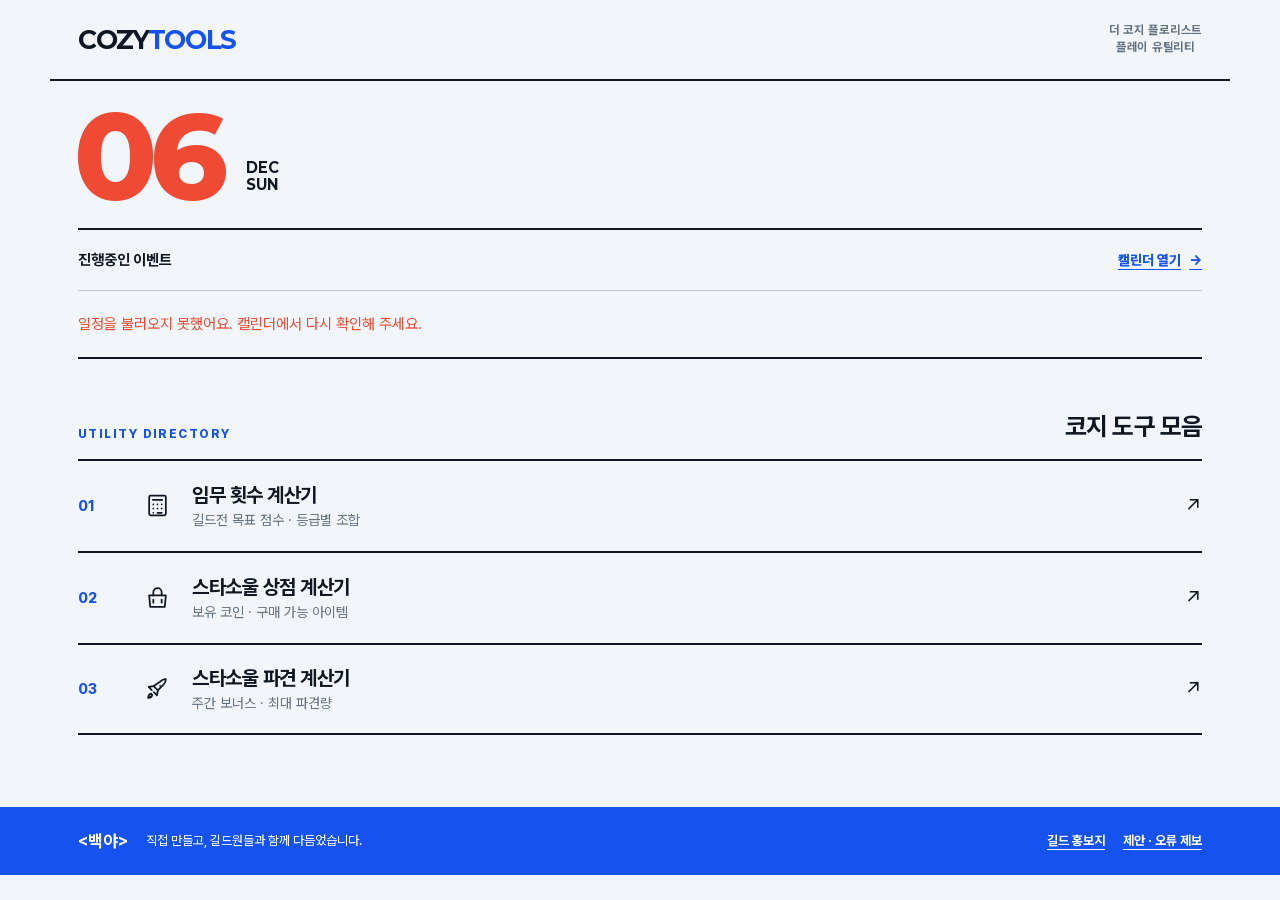
==== commit e40fdbaa: "디자인: 코지 도구 모음 편집 스타일 개편" ====
--- a/index.html
+++ b/index.html
@@ -16,101 +16,78 @@
 
     <link rel="stylesheet" href="style.css" />
   </head>
-  <body>
-    <div class="container">
-      <div class="hero-panel">
-        <div class="hero">
-          <h1>Cozytools</h1>
-        </div>
-
-        <a class="ongoing-link" href="calendar.html">
-          <div class="ongoing-card">
-            <div class="panel-head">
-              <p class="desc">진행중인 이벤트</p>
-              <span class="arrow">›</span>
-            </div>
-            <div class="ongoing-list" id="ongoingList">
-              <div class="empty-msg">불러오는 중...</div>
-            </div>
-          </div>
-        </a>
-      </div>
-
-      <div class="card-list">
-        <a class="card" href="calc.html">
-          <div class="icon">🧮</div>
-          <div class="body">
-            <div class="cname">임무 횟수 계산기</div>
-            <div class="cdesc">
-              길드전 목표 점수까지 몇 번, 어떤 등급으로 채우면 되는지 계산해요
-            </div>
-          </div>
-          <div class="arrow">›</div>
-        </a>
-
-        <a class="card" href="shop.html">
-          <div class="icon">🏪</div>
-          <div class="body">
-            <div class="cname">스타소울 상점 계산기</div>
-            <div class="cdesc">
-              남은 기간 동안 모일 코인으로 상점에서 뭘 살 수 있는지 계산해요
-            </div>
-          </div>
-          <div class="arrow">›</div>
-        </a>
-
-        <a class="card" href="starsoul.html">
-          <div class="icon">🚀</div>
-          <div class="body">
-            <div class="cname">스타소울 파견 계산기</div>
-            <div class="cdesc">
-              이번 주 보너스와 마감까지 남은 시간, 보유량으로 최대 파견 가능량을 계산해요
-            </div>
-          </div>
-          <div class="arrow">›</div>
-        </a>
-      </div>
-
-      <p class="footer-note">
-        &lt;백야&gt;길드 - s2.새우 제작 ·
-        <a href="guild.html">길드 홍보지 바로가기</a><br />
-        새로운 기능 추가 요청 및 오류 제보는 카카오톡 오픈채팅으로 연락주세요.<br />
-        <a href="https://open.kakao.com/me/cozysaeu" target="_blank" rel="noopener noreferrer">https://open.kakao.com/me/cozysaeu</a>
-      </p>
-    </div>
+  <body class="home-page">
+    <header class="home-header">
+      <h1 class="home-wordmark"><a href="index.html" aria-label="Cozytools 홈">COZY<span>TOOLS</span></a></h1>
+      <p>더 코지 플로리스트<br />플레이 유틸리티</p>
+    </header>
+
+    <main class="home-main">
+      <section class="home-today" aria-label="오늘">
+        <div class="home-date" aria-label="오늘 날짜">
+          <strong id="todayDay">--</strong>
+          <span><b id="todayMonth">---</b><b id="todayWeekday">---</b></span>
+        </div>
+      </section>
+
+      <section class="home-events" aria-labelledby="eventsTitle">
+        <div class="home-section-head">
+          <h2 id="eventsTitle">진행중인 이벤트</h2>
+          <a href="calendar.html">캘린더 열기 <span aria-hidden="true">→</span></a>
+        </div>
+        <div id="ongoingList" aria-live="polite">
+          <div class="home-event-state">일정을 불러오는 중...</div>
+        </div>
+      </section>
+
+      <section class="home-tools" aria-labelledby="toolsTitle">
+        <div class="home-tools-heading">
+          <span>UTILITY DIRECTORY</span>
+          <h2 id="toolsTitle">코지 도구 모음</h2>
+        </div>
+
+        <nav class="home-tool-list" aria-label="계산기 목록">
+          <a class="home-tool" href="calc.html">
+            <span class="home-tool-number">01</span>
+            <span class="home-tool-icon" aria-hidden="true">
+              <svg viewBox="0 0 24 24"><rect x="4" y="2.5" width="16" height="19" rx="1.5"></rect><path d="M7.5 6.5h9M8 11h.01M12 11h.01M16 11h.01M8 15h.01M12 15h.01M16 15h.01M8 19h.01M12 19h4"></path></svg>
+            </span>
+            <span class="home-tool-copy"><strong>임무 횟수 계산기</strong><small>길드전 목표 점수 · 등급별 조합</small></span>
+            <span class="home-tool-arrow" aria-hidden="true">↗</span>
+          </a>
+
+          <a class="home-tool" href="shop.html">
+            <span class="home-tool-number">02</span>
+            <span class="home-tool-icon" aria-hidden="true">
+              <svg viewBox="0 0 24 24"><path d="M4 10h16l-1 11H5L4 10Z"></path><path d="M8 10V7a4 4 0 0 1 8 0v3M8 14v3M16 14v3"></path></svg>
+            </span>
+            <span class="home-tool-copy"><strong>스타소울 상점 계산기</strong><small>보유 코인 · 구매 가능 아이템</small></span>
+            <span class="home-tool-arrow" aria-hidden="true">↗</span>
+          </a>
+
+          <a class="home-tool" href="starsoul.html">
+            <span class="home-tool-number">03</span>
+            <span class="home-tool-icon" aria-hidden="true">
+              <svg viewBox="0 0 24 24"><path d="M14.5 5.5c2.8-2.8 5.5-2.5 5.5-2.5s.3 2.7-2.5 5.5l-5.2 5.2-4-4 6.2-4.2Z"></path><path d="m8.3 9.7-4.8.8 3 3M12.3 13.7l-.8 4.8-3-3M14.5 9.5h.01M6 17c-1.2.2-2.8 1.8-3 4 2.2-.2 3.8-1.8 4-3"></path></svg>
+            </span>
+            <span class="home-tool-copy"><strong>스타소울 파견 계산기</strong><small>주간 보너스 · 최대 파견량</small></span>
+            <span class="home-tool-arrow" aria-hidden="true">↗</span>
+          </a>
+        </nav>
+      </section>
+    </main>
+
+    <footer class="home-footer">
+      <div><strong>&lt;백야&gt;</strong><span>직접 만들고, 길드원들과 함께 다듬었습니다.</span></div>
+      <div><a href="guild.html">길드 홍보지</a><a href="https://open.kakao.com/me/cozysaeu" target="_blank" rel="noopener noreferrer">제안 · 오류 제보</a></div>
+    </footer>
 
     <script>
       const API_URL = "https://cozytools-backend.saeunezip.workers.dev";
 
-      const PALETTE = [
-        "#6C63C7",
-        "#E0757A",
-        "#3FA796",
-        "#E3A23C",
-        "#4A90D9",
-        "#B45FC0",
-        "#D9698B",
-        "#5FAF6B",
-        "#C77B3F",
-        "#4FA8C9",
-        "#9C6ADE",
-        "#7A9C3F",
-      ];
       const WEEKDAY_LABEL = ["일", "월", "화", "수", "목", "금", "토"];
-      let COLOR_MAP = {};
-      function assignColors(events) {
-        COLOR_MAP = {};
-        let i = 0;
-        events.forEach(function (ev) {
-          if (!(ev.id in COLOR_MAP)) {
-            COLOR_MAP[ev.id] = PALETTE[i % PALETTE.length];
-            i++;
-          }
-        });
-      }
-      function colorFor(id) {
-        return COLOR_MAP[id] || PALETTE[0];
-      }
+      const MONTH_LABEL = ["JAN", "FEB", "MAR", "APR", "MAY", "JUN", "JUL", "AUG", "SEP", "OCT", "NOV", "DEC"];
+      const WEEKDAY_EN = ["SUN", "MON", "TUE", "WED", "THU", "FRI", "SAT"];
 
       function toDateOnly(d) {
         return new Date(d.getFullYear(), d.getMonth(), d.getDate());
@@ -141,15 +118,24 @@
         return idx === -1 ? { category: null, name: title } : { category: title.slice(0, idx), name: title.slice(idx + 3) };
       }
 
-      function expiryWarning(endDate) {
+      function escapeHtml(value) {
+        return String(value)
+          .replaceAll("&", "&amp;")
+          .replaceAll("<", "&lt;")
+          .replaceAll(">", "&gt;")
+          .replaceAll('"', "&quot;")
+          .replaceAll("'", "&#039;");
+      }
+
+      function deadlineLabel(endDate) {
         const daysLeft = diffDays(endDate, today);
         if (daysLeft === 0) {
           const endOfToday = addDays(today, 1);
           const hoursLeft = Math.max(1, Math.ceil((endOfToday - new Date()) / 3600000));
-          return hoursLeft + "시간 남음";
-        }
-        if (daysLeft === 1) return "1일 남음";
-        return null;
+          return { text: "TODAY · " + hoursLeft + "H", urgent: true };
+        }
+        if (daysLeft > 0) return { text: "D—" + String(daysLeft).padStart(2, "0"), urgent: daysLeft === 1 };
+        return { text: "진행중", urgent: false };
       }
 
       function normalizeEvent(raw) {
@@ -172,56 +158,57 @@
         };
       }
 
+      function setToday() {
+        document.getElementById("todayDay").textContent = String(today.getDate()).padStart(2, "0");
+        document.getElementById("todayMonth").textContent = MONTH_LABEL[today.getMonth()];
+        document.getElementById("todayWeekday").textContent = WEEKDAY_EN[today.getDay()];
+        const dateBox = document.querySelector(".home-date");
+        dateBox.classList.toggle("is-saturday", today.getDay() === 6);
+        dateBox.classList.toggle("is-sunday", today.getDay() === 0);
+      }
+
       function renderOngoing(events) {
         const items = [];
         events.forEach(function (ev) {
           const parts = extractCategory(ev.title);
           if (ev.repeat === "weekly") {
-            const period =
+            const schedule =
               ev.weekdayStart === ev.weekdayEnd
                 ? "매주 " + WEEKDAY_LABEL[ev.weekdayStart] + "요일"
                 : "매주 " + WEEKDAY_LABEL[ev.weekdayStart] + "~" + WEEKDAY_LABEL[ev.weekdayEnd] + "요일";
-            items.push({ id: ev.id, category: parts.category, name: parts.name, period: period, warn: null, color: colorFor(ev.id) });
+            items.push({ category: parts.category || "주간 일정", name: parts.name, deadline: "WEEKLY", schedule: schedule, urgent: false, sort: 999 });
           } else {
             const s = parseYMD(ev.start),
               e = parseYMD(ev.end);
             if (today >= s && today <= e) {
-              const period = fmtYMD(s).slice(5).replace("-", ".") + " ~ " + fmtYMD(e).slice(5).replace("-", ".");
+              const deadline = deadlineLabel(e);
               items.push({
-                id: ev.id,
-                category: parts.category,
+                category: parts.category || "이벤트",
                 name: parts.name,
-                period: period,
-                warn: expiryWarning(e),
-                color: colorFor(ev.id),
+                deadline: deadline.text,
+                urgent: deadline.urgent,
+                schedule: fmtYMD(s).slice(5).replace("-", ".") + " — " + fmtYMD(e).slice(5).replace("-", "."),
+                sort: diffDays(e, today),
               });
             }
           }
         });
 
+        items.sort(function (a, b) { return a.sort - b.sort; });
+
         const box = document.getElementById("ongoingList");
         if (!items.length) {
-          box.innerHTML = '<div class="empty-msg">진행중인 이벤트가 없습니다.</div>';
+          box.innerHTML = '<div class="home-event-state">현재 진행중인 이벤트가 없습니다.</div>';
           return;
         }
-        box.innerHTML = items
-          .map(function (it) {
+        box.innerHTML = items.slice(0, 5)
+          .map(function (it, index) {
             return (
-              '<div class="ongoing-btn">' +
-              '<div class="ongoing-top">' +
-              '<span class="ongoing-dot" style="background:' +
-              it.color +
-              '"></span>' +
-              (it.category ? '<span class="ongoing-cat">' + it.category + "</span>" : "") +
-              "</div>" +
-              '<div class="ongoing-name">' +
-              it.name +
-              "</div>" +
-              '<div class="ongoing-period">' +
-              it.period +
-              (it.warn ? ' · <span class="ongoing-warn">' + it.warn + "</span>" : "") +
-              "</div>" +
-              "</div>"
+              '<a class="home-event' + (it.urgent ? " is-urgent" : "") + '" href="calendar.html">' +
+              '<span class="home-event-number">' + String(index + 1).padStart(2, "0") + "</span>" +
+              '<span class="home-event-copy"><small>' + escapeHtml(it.category) + "</small><strong>" + escapeHtml(it.name) + "</strong><em>" + escapeHtml(it.schedule) + "</em></span>" +
+              '<span class="home-event-deadline">' + escapeHtml(it.deadline) + "</span>" +
+              "</a>"
             );
           })
           .join("");
@@ -233,14 +220,14 @@
           const data = await res.json();
           if (!data.ok) throw new Error(data.error || "불러오기 실패");
           const events = (data.events || []).map(normalizeEvent);
-          assignColors(events);
           renderOngoing(events);
         } catch (err) {
           document.getElementById("ongoingList").innerHTML =
-            '<div class="empty-msg">일정을 불러오지 못했어요.</div>';
-        }
-      }
-
+            '<div class="home-event-state is-error">일정을 불러오지 못했어요. 캘린더에서 다시 확인해 주세요.</div>';
+        }
+      }
+
+      setToday();
       loadOngoing();
     </script>
   </body>
--- a/style.css
+++ b/style.css
@@ -48,7 +48,7 @@
 
   --font-heading: "Pretendard Variable", "Malgun Gothic", "Apple SD Gothic Neo", sans-serif;
   --font-body: "Pretendard Variable", "Malgun Gothic", "Apple SD Gothic Neo", sans-serif;
-  --font-logo: "KERIS Kedu B", "Malgun Gothic", sans-serif;
+  --font-logo: "Paperlogy", "Pretendard Variable", "Malgun Gothic", sans-serif;
 }
 
 @font-face {
@@ -59,9 +59,17 @@
   src: url("fonts/PretendardVariable.woff2") format("woff2-variations");
 }
 @font-face {
-  font-family: "KERIS Kedu B";
-  src: url("KERISKEDU_B.ttf") format("truetype");
-  font-weight: 700;
+  font-family: "Paperlogy";
+  src: url("fonts/Paperlogy-1.000/Paperlogy-8ExtraBold.ttf") format("truetype");
+  font-weight: 800;
+  font-style: normal;
+  font-display: swap;
+}
+@font-face {
+  font-family: "Paperlogy";
+  src: url("fonts/Paperlogy-1.000/Paperlogy-9Black.ttf") format("truetype");
+  font-weight: 900;
+  font-style: normal;
   font-display: swap;
 }
 
@@ -126,7 +134,7 @@
   margin-bottom: 18px;
 }
 .hero h1 {
-  font-family: var(--font-logo);
+  font-family: var(--font-heading);
   font-weight: 700;
   color: #fff;
   margin: 0;
@@ -1207,3 +1215,422 @@
 .footer-note a {
   color: var(--muted);
 }
+
+/* ==========================================================================
+   index.html — editorial playbook
+   ========================================================================== */
+.home-page {
+  --home-paper: #f2f6fa;
+  --home-ink: #101722;
+  --home-muted: #647181;
+  --home-line: #bcc7d4;
+  --home-blue: #1652f0;
+  --home-hot: #f04a35;
+  --home-highlight: #edff4f;
+  margin: 0;
+  padding: 0;
+  min-width: 320px;
+  background: var(--home-paper);
+  color: var(--home-ink);
+  font-family: var(--font-heading);
+}
+.home-page a {
+  color: inherit;
+}
+.home-header {
+  display: grid;
+  grid-template-columns: 1fr auto;
+  align-items: center;
+  gap: 24px;
+  max-width: 1180px;
+  margin: 0 auto;
+  padding: 22px 28px;
+  border-bottom: 2px solid var(--home-ink);
+}
+.home-wordmark {
+  justify-self: start;
+  margin: 0;
+  color: var(--home-ink);
+  font-family: var(--font-logo);
+  font-size: 25px;
+  font-weight: 800;
+  letter-spacing: -0.04em;
+}
+.home-wordmark a {
+  text-decoration: none;
+}
+.home-wordmark span {
+  color: var(--home-blue);
+}
+.home-header p {
+  justify-self: end;
+  margin: 0;
+  color: var(--home-muted);
+  font-size: 12px;
+  font-weight: 700;
+  line-height: 1.45;
+  letter-spacing: 0.06em;
+  text-align: center;
+}
+.home-main {
+  max-width: 1180px;
+  margin: 0 auto;
+  padding: 0 28px 72px;
+}
+.home-today {
+  display: block;
+  border-bottom: 2px solid var(--home-ink);
+}
+.home-date {
+  display: flex;
+  align-items: flex-end;
+  gap: 18px;
+  padding: 36px 0 32px;
+  font-family: var(--font-logo);
+  font-weight: 900;
+}
+.home-date > strong {
+  color: var(--home-ink);
+  font-family: var(--font-logo);
+  font-size: clamp(68px, 9vw, 110px);
+  font-weight: 900;
+  line-height: 0.72;
+  letter-spacing: 0.02em;
+}
+.home-date.is-saturday > strong {
+  color: var(--home-blue);
+}
+.home-date.is-sunday > strong {
+  color: var(--home-hot);
+}
+.home-date span {
+  display: flex;
+  flex-direction: column;
+  padding-bottom: 2px;
+  font-size: 14px;
+  line-height: 1.2;
+}
+.home-today-copy {
+  display: flex;
+  flex-direction: column;
+  justify-content: center;
+  align-items: flex-start;
+  padding: 42px 0 40px clamp(34px, 6vw, 88px);
+}
+.home-label {
+  padding: 7px 10px;
+  background: var(--home-highlight);
+  color: var(--home-ink);
+  font-size: 12px;
+  font-weight: 800;
+  letter-spacing: 0.1em;
+}
+.home-today h1 {
+  margin: 20px 0 0;
+  color: var(--home-ink);
+  font-size: clamp(38px, 5vw, 64px);
+  font-weight: 700;
+  line-height: 1.14;
+  letter-spacing: -0.055em;
+}
+.home-section-head {
+  display: flex;
+  align-items: center;
+  justify-content: space-between;
+  gap: 24px;
+  min-height: 60px;
+}
+.home-section-head h2 {
+  margin: 0;
+  color: var(--home-ink);
+  font-size: 15px;
+}
+.home-section-head a {
+  display: inline-flex;
+  align-items: center;
+  gap: 8px;
+  min-height: 44px;
+  color: var(--home-blue);
+  font-size: 14px;
+  font-weight: 800;
+  text-underline-offset: 4px;
+}
+.home-events {
+  border-bottom: 2px solid var(--home-ink);
+}
+.home-event {
+  display: grid;
+  grid-template-columns: 42px minmax(0, 1fr) auto;
+  align-items: center;
+  gap: 20px;
+  min-height: 76px;
+  border-top: 1px solid var(--home-line);
+  text-decoration: none;
+}
+.home-event:hover,
+.home-event:focus-visible {
+  color: var(--home-blue);
+}
+.home-event-number {
+  color: var(--home-muted);
+  font-size: 13px;
+  font-weight: 700;
+}
+.home-event-copy {
+  display: grid;
+  grid-template-columns: 110px minmax(0, 1fr) 120px;
+  align-items: baseline;
+  gap: 18px;
+  min-width: 0;
+}
+.home-event-copy small,
+.home-event-copy em {
+  color: var(--home-muted);
+  font-size: 13px;
+  font-style: normal;
+  font-weight: 500;
+}
+.home-event-copy strong {
+  overflow: hidden;
+  color: var(--home-ink);
+  font-size: 16px;
+  text-overflow: ellipsis;
+  white-space: nowrap;
+}
+.home-event-deadline {
+  min-width: 122px;
+  color: var(--home-ink);
+  font-family: var(--font-body);
+  font-size: 20px;
+  font-weight: 700;
+  letter-spacing: 0.01em;
+  text-align: right;
+}
+.home-event.is-urgent .home-event-deadline {
+  color: var(--home-hot);
+}
+.home-event-state {
+  padding: 24px 0;
+  border-top: 1px solid var(--home-line);
+  color: var(--home-muted);
+  font-size: 15px;
+}
+.home-event-state.is-error {
+  color: var(--home-hot);
+}
+.home-tools {
+  padding-top: 52px;
+}
+.home-tools-heading {
+  display: flex;
+  align-items: flex-end;
+  justify-content: space-between;
+  gap: 24px;
+  margin-bottom: 18px;
+}
+.home-tools-heading > span {
+  color: var(--home-blue);
+  font-size: 12px;
+  font-weight: 800;
+  letter-spacing: 0.12em;
+}
+.home-tools-heading h2 {
+  margin: 0;
+  color: var(--home-ink);
+  font-size: 25px;
+  letter-spacing: -0.035em;
+}
+.home-tool {
+  display: grid;
+  grid-template-columns: 44px 34px minmax(0, 1fr) auto;
+  align-items: center;
+  gap: 18px;
+  min-height: 92px;
+  border-top: 2px solid var(--home-ink);
+  color: var(--home-ink);
+  text-decoration: none;
+}
+.home-tool:last-child {
+  border-bottom: 2px solid var(--home-ink);
+}
+.home-tool:hover,
+.home-tool:focus-visible {
+  padding-left: 10px;
+  padding-right: 10px;
+  background: var(--home-highlight);
+}
+.home-tool-number {
+  color: var(--home-blue);
+  font-size: 14px;
+  font-weight: 800;
+}
+.home-tool-icon {
+  display: grid;
+  place-items: center;
+  color: var(--home-ink);
+}
+.home-tool-icon svg {
+  width: 25px;
+  height: 25px;
+  fill: none;
+  stroke: currentColor;
+  stroke-linecap: round;
+  stroke-linejoin: round;
+  stroke-width: 1.7;
+}
+.home-tool-copy {
+  display: flex;
+  flex-direction: column;
+  gap: 5px;
+}
+.home-tool-copy strong {
+  font-size: 20px;
+  letter-spacing: -0.025em;
+}
+.home-tool-copy small {
+  color: var(--home-muted);
+  font-size: 14px;
+}
+.home-tool-arrow {
+  font-size: 20px;
+}
+.home-footer {
+  display: flex;
+  align-items: center;
+  justify-content: space-between;
+  gap: 24px;
+  padding: 24px max(28px, calc((100vw - 1124px) / 2));
+  background: var(--home-blue);
+  color: #fff;
+}
+.home-footer > div {
+  display: flex;
+  align-items: center;
+  gap: 18px;
+}
+.home-footer strong {
+  font-size: 17px;
+}
+.home-footer span,
+.home-footer a {
+  font-size: 13px;
+}
+.home-footer a {
+  color: #fff;
+  font-weight: 700;
+  text-underline-offset: 4px;
+}
+
+@media (max-width: 760px) {
+  .home-header {
+    grid-template-columns: 1fr auto;
+    padding: 16px 18px;
+  }
+  .home-header p {
+    display: none;
+  }
+  .home-wordmark {
+    font-size: 22px;
+  }
+  .home-main {
+    padding: 0 18px 52px;
+  }
+  .home-today {
+    grid-template-columns: 1fr;
+  }
+  .home-date {
+    padding: 28px 0 24px;
+    border-right: 0;
+    border-bottom: 1px solid var(--home-line);
+  }
+  .home-date > strong {
+    font-size: clamp(64px, 20vw, 84px);
+  }
+  .home-today-copy {
+    padding: 24px 0 28px;
+  }
+  .home-today h1 {
+    margin-top: 16px;
+    font-size: clamp(31px, 9vw, 42px);
+  }
+  .home-event {
+    grid-template-columns: 28px minmax(0, 1fr) auto;
+    gap: 10px;
+    min-height: 68px;
+  }
+  .home-event-copy {
+    display: flex;
+    flex-direction: column;
+    align-items: flex-start;
+    gap: 2px;
+  }
+  .home-event-copy em {
+    display: none;
+  }
+  .home-event-copy small {
+    font-size: 12px;
+  }
+  .home-event-copy strong {
+    width: 100%;
+    font-size: 15px;
+  }
+  .home-event-deadline {
+    min-width: auto;
+    font-size: 16px;
+  }
+  .home-tools {
+    padding-top: 38px;
+  }
+  .home-tools-heading {
+    display: block;
+  }
+  .home-tools-heading h2 {
+    margin-top: 6px;
+    font-size: 23px;
+  }
+  .home-tool {
+    grid-template-columns: 28px 28px minmax(0, 1fr) auto;
+    gap: 10px;
+    min-height: 78px;
+  }
+  .home-tool-copy strong {
+    font-size: 17px;
+  }
+  .home-tool-copy small {
+    font-size: 12px;
+  }
+  .home-footer,
+  .home-footer > div {
+    align-items: flex-start;
+    flex-direction: column;
+  }
+  .home-footer {
+    padding: 22px 18px;
+  }
+}
+
+@media (max-width: 390px) {
+  .home-section-head {
+    min-height: 54px;
+  }
+  .home-section-head h2 {
+    font-size: 14px;
+  }
+  .home-section-head a {
+    font-size: 13px;
+  }
+  .home-date {
+    padding-top: 22px;
+    padding-bottom: 18px;
+  }
+  .home-today-copy {
+    padding-top: 20px;
+    padding-bottom: 22px;
+  }
+  .home-tools {
+    padding-top: 30px;
+  }
+  .home-tool-copy small {
+    display: none;
+  }
+}
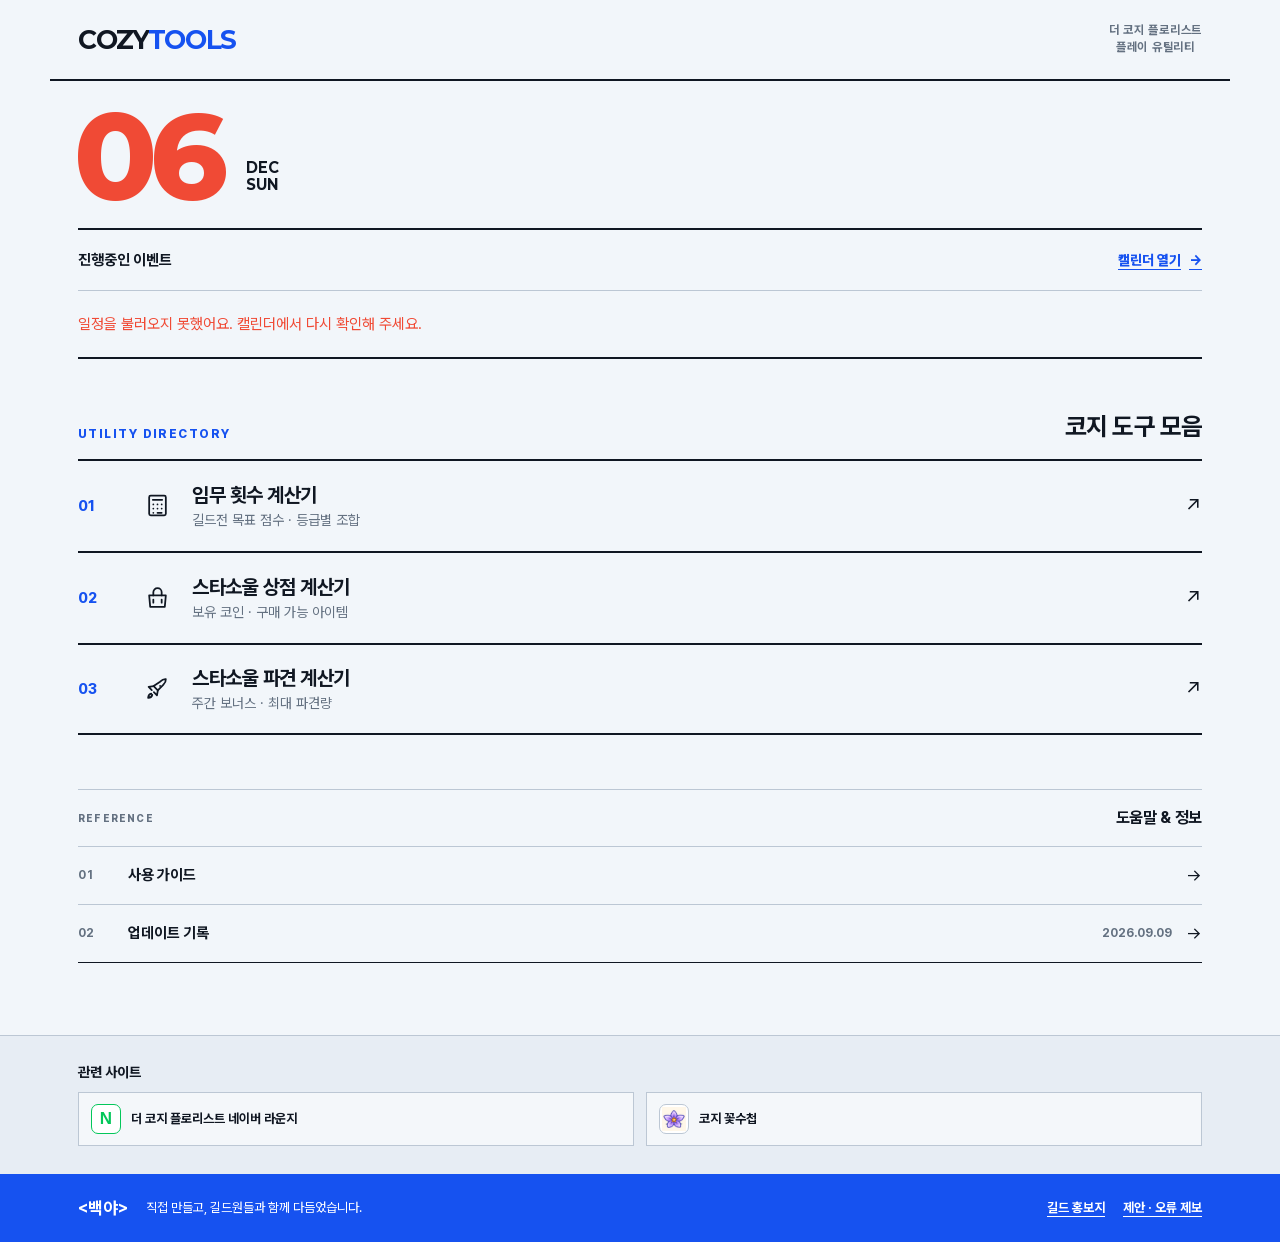
==== commit 4c9185a6: "feat: 도움말 및 업데이트 정보 추가" ====
--- a/index.html
+++ b/index.html
@@ -3,17 +3,20 @@
   <head>
     <meta charset="utf-8" />
     <meta name="viewport" content="width=device-width, initial-scale=1, viewport-fit=cover" />
-    <title>Cozytools</title>
+    <title>Cozytools - 코지툴즈</title>
     <meta name="description" content="더 코지 플로리스트 플레이를 돕는 도구 모음" />
 
     <meta property="og:type" content="website" />
     <meta property="og:site_name" content="Cozytools" />
-    <meta property="og:title" content="Cozytools" />
+    <meta property="og:title" content="Cozytools - 코지툴즈" />
     <meta property="og:description" content="더 코지 플로리스트 플레이를 돕는 도구 모음. 길드 <백야> 제작" />
     <meta property="og:url" content="https://cozytools.pages.dev/" />
     <meta name="twitter:card" content="summary" />
-    <meta name="twitter:title" content="Cozytools" />
-
+    <meta name="twitter:title" content="Cozytools - 코지툴즈" />
+
+    <link rel="icon" href="favicon.svg" type="image/svg+xml" />
+    <link rel="alternate icon" href="favicon.ico" />
+    <link rel="apple-touch-icon" href="apple-touch-icon.png" />
     <link rel="stylesheet" href="style.css" />
   </head>
   <body class="home-page">
@@ -75,7 +78,47 @@
           </a>
         </nav>
       </section>
+
+      <section class="home-info" aria-labelledby="infoTitle">
+        <div class="home-info-heading">
+          <span>REFERENCE</span>
+          <h2 id="infoTitle">도움말 &amp; 정보</h2>
+        </div>
+
+        <nav class="home-info-list" aria-label="도움말과 정보">
+          <a class="home-info-link" href="guide.html">
+            <span class="home-info-number">01</span>
+            <strong>사용 가이드</strong>
+            <span class="home-info-date" aria-hidden="true"></span>
+            <span class="home-info-arrow" aria-hidden="true">→</span>
+          </a>
+          <a class="home-info-link" href="updates.html">
+            <span class="home-info-number">02</span>
+            <strong>업데이트 기록</strong>
+            <time class="home-info-date" datetime="2026-09-09">2026.09.09</time>
+            <span class="home-info-arrow" aria-hidden="true">→</span>
+          </a>
+        </nav>
+      </section>
     </main>
+
+    <section class="home-related" aria-labelledby="relatedTitle">
+      <div class="home-related-inner">
+        <h2 id="relatedTitle">관련 사이트</h2>
+        <nav class="home-related-list" aria-label="관련 외부 사이트">
+          <a class="home-related-link" href="https://game.naver.com/lounge/Flower_Town_Story/" target="_blank" rel="noopener noreferrer">
+            <span class="home-related-icon is-naver" aria-hidden="true">N</span>
+            <span>더 코지 플로리스트 네이버 라운지</span>
+          </a>
+          <a class="home-related-link" href="https://dorazy.art" target="_blank" rel="noopener noreferrer">
+            <span class="home-related-icon" aria-hidden="true">
+              <img src="dorazy-favicon-32.png" alt="" width="32" height="32" />
+            </span>
+            <span>코지 꽃수첩</span>
+          </a>
+        </nav>
+      </div>
+    </section>
 
     <footer class="home-footer">
       <div><strong>&lt;백야&gt;</strong><span>직접 만들고, 길드원들과 함께 다듬었습니다.</span></div>
--- a/style.css
+++ b/style.css
@@ -1219,7 +1219,8 @@
 /* ==========================================================================
    index.html — editorial playbook
    ========================================================================== */
-.home-page {
+.home-page,
+.content-page {
   --home-paper: #f2f6fa;
   --home-ink: #101722;
   --home-muted: #647181;
@@ -1234,8 +1235,14 @@
   color: var(--home-ink);
   font-family: var(--font-heading);
 }
-.home-page a {
+.home-page a,
+.content-page a {
   color: inherit;
+}
+.home-page a:focus-visible,
+.content-page a:focus-visible {
+  outline: 3px solid var(--home-blue);
+  outline-offset: 4px;
 }
 .home-header {
   display: grid;
@@ -1494,6 +1501,137 @@
 .home-tool-arrow {
   font-size: 20px;
 }
+.home-info {
+  margin-top: 54px;
+  border-top: 1px solid var(--home-line);
+}
+.home-info-heading {
+  display: flex;
+  align-items: center;
+  justify-content: space-between;
+  gap: 24px;
+  min-height: 56px;
+}
+.home-info-heading > span {
+  color: var(--home-muted);
+  font-size: 10px;
+  font-weight: 800;
+  letter-spacing: 0.12em;
+}
+.home-info-heading h2 {
+  margin: 0;
+  color: var(--home-ink);
+  font-size: 16px;
+  letter-spacing: -0.02em;
+}
+.home-info-list {
+  border-bottom: 1px solid var(--home-ink);
+}
+.home-info-link {
+  display: grid;
+  grid-template-columns: 38px minmax(0, 1fr) auto 18px;
+  align-items: center;
+  gap: 12px;
+  min-height: 58px;
+  border-top: 1px solid var(--home-line);
+  color: var(--home-ink);
+  text-decoration: none;
+}
+.home-info-link:hover,
+.home-info-link:focus-visible {
+  color: var(--home-blue);
+}
+.home-info-number,
+.home-info-date {
+  color: var(--home-muted);
+  font-size: 12px;
+  font-weight: 700;
+  font-variant-numeric: tabular-nums;
+}
+.home-info-link strong {
+  min-width: 0;
+  font-size: 15px;
+}
+.home-info-arrow {
+  font-size: 17px;
+  text-align: right;
+}
+.home-related {
+  padding: 28px max(28px, calc((100vw - 1124px) / 2));
+  border-top: 1px solid var(--home-line);
+  background: #e7edf4;
+}
+.home-related-inner {
+  max-width: 1124px;
+  margin: 0 auto;
+}
+.home-related h2 {
+  margin: 0 0 12px;
+  color: var(--home-ink);
+  font-size: 14px;
+}
+.home-related-list {
+  display: grid;
+  grid-template-columns: repeat(2, minmax(0, 1fr));
+  gap: 12px;
+}
+.home-related-link {
+  display: grid;
+  grid-template-columns: 30px minmax(0, 1fr);
+  align-items: center;
+  gap: 10px;
+  min-width: 0;
+  min-height: 54px;
+  padding: 10px 12px;
+  border: 1px solid var(--home-line);
+  background: rgba(255, 255, 255, 0.56);
+  color: var(--home-ink);
+  font-size: 13px;
+  font-weight: 700;
+  line-height: 1.35;
+  text-decoration: none;
+}
+.home-related-link > span:last-child {
+  min-width: 0;
+  overflow-wrap: anywhere;
+}
+.home-related-link:hover,
+.home-related-link:focus-visible {
+  border-color: var(--home-blue);
+  color: var(--home-blue);
+}
+.home-related-icon {
+  display: grid;
+  place-items: center;
+  width: 30px;
+  height: 30px;
+  border: 1px solid var(--home-line);
+  border-radius: 7px;
+  background: #fff;
+  color: var(--home-blue);
+}
+.home-related-icon.is-naver {
+  border-color: #03c75a;
+  color: #03c75a;
+  font-family: Arial, sans-serif;
+  font-size: 17px;
+  font-weight: 900;
+}
+.home-related-icon svg {
+  width: 19px;
+  height: 19px;
+  fill: none;
+  stroke: currentColor;
+  stroke-linecap: round;
+  stroke-linejoin: round;
+  stroke-width: 1.6;
+}
+.home-related-icon img {
+  display: block;
+  width: 24px;
+  height: 24px;
+  object-fit: contain;
+}
 .home-footer {
   display: flex;
   align-items: center;
@@ -1521,6 +1659,150 @@
   text-underline-offset: 4px;
 }
 
+/* ==========================================================================
+   guide.html / updates.html — editorial content shell
+   ========================================================================== */
+.content-page {
+  min-height: 100vh;
+}
+.content-back {
+  justify-self: end;
+  color: var(--home-blue) !important;
+  font-size: 13px;
+  font-weight: 800;
+  text-underline-offset: 4px;
+}
+.content-main {
+  width: min(820px, 100%);
+  margin: 0 auto;
+  padding: 64px 28px 84px;
+}
+.content-intro {
+  padding-bottom: 28px;
+  border-bottom: 2px solid var(--home-ink);
+}
+.content-eyebrow {
+  color: var(--home-blue);
+  font-size: 11px;
+  font-weight: 800;
+  letter-spacing: 0.13em;
+}
+.content-intro h1 {
+  margin: 10px 0 8px;
+  color: var(--home-ink);
+  font-size: clamp(36px, 7vw, 54px);
+  line-height: 1.1;
+  letter-spacing: -0.055em;
+}
+.content-intro p {
+  margin: 0;
+  color: var(--home-muted);
+  font-size: 14px;
+  line-height: 1.7;
+}
+.guide-empty {
+  display: flex;
+  min-height: 380px;
+  flex-direction: column;
+  align-items: center;
+  justify-content: center;
+  padding: 56px 24px;
+  border-bottom: 1px solid var(--home-line);
+  text-align: center;
+}
+.guide-empty-icon {
+  display: grid;
+  place-items: center;
+  width: 64px;
+  height: 64px;
+  margin-bottom: 22px;
+  border: 1px solid var(--home-line);
+  border-radius: 50%;
+  background: #fff;
+  color: var(--home-blue);
+}
+.guide-empty-icon svg {
+  width: 29px;
+  height: 29px;
+  fill: none;
+  stroke: currentColor;
+  stroke-linecap: round;
+  stroke-linejoin: round;
+  stroke-width: 1.6;
+}
+.guide-empty-kicker {
+  margin: 0 0 8px;
+  color: var(--home-blue);
+  font-size: 10px;
+  font-weight: 800;
+  letter-spacing: 0.13em;
+}
+.guide-empty h2 {
+  margin: 0;
+  color: var(--home-ink);
+  font-size: 24px;
+  letter-spacing: -0.035em;
+}
+.guide-empty > p:not(.guide-empty-kicker) {
+  max-width: 430px;
+  margin: 12px 0 24px;
+  color: var(--home-muted);
+  font-size: 14px;
+  line-height: 1.7;
+}
+.content-primary-link {
+  display: inline-flex;
+  align-items: center;
+  min-height: 46px;
+  padding: 0 17px;
+  background: var(--home-blue);
+  color: #fff !important;
+  font-size: 13px;
+  font-weight: 800;
+  text-decoration: none;
+}
+.content-primary-link:hover {
+  background: #0d41c9;
+}
+.update-list {
+  margin: 38px 0 0;
+  padding: 0;
+  border-top: 2px solid var(--home-ink);
+  list-style: none;
+}
+.update-item {
+  display: grid;
+  grid-template-columns: 132px minmax(0, 1fr);
+  gap: 28px;
+  padding: 30px 0 34px;
+  border-bottom: 1px solid var(--home-line);
+}
+.update-item time {
+  color: var(--home-blue);
+  font-family: var(--font-body);
+  font-size: 13px;
+  font-weight: 800;
+  font-variant-numeric: tabular-nums;
+}
+.update-item article {
+  min-width: 0;
+}
+.update-item h2 {
+  margin: -3px 0 11px;
+  color: var(--home-ink);
+  font-size: 22px;
+  line-height: 1.35;
+  letter-spacing: -0.035em;
+}
+.update-item p {
+  margin: 0;
+  color: var(--home-muted);
+  font-family: var(--font-body);
+  font-size: 15px;
+  line-height: 1.85;
+  word-break: keep-all;
+}
+
 @media (max-width: 760px) {
   .home-header {
     grid-template-columns: 1fr auto;
@@ -1599,6 +1881,25 @@
   .home-tool-copy small {
     font-size: 12px;
   }
+  .home-info {
+    margin-top: 40px;
+  }
+  .home-related {
+    padding: 24px 18px;
+  }
+  .home-related-list {
+    gap: 8px;
+  }
+  .home-related-link {
+    grid-template-columns: 28px minmax(0, 1fr);
+    gap: 8px;
+    padding: 9px 10px;
+    font-size: 12px;
+  }
+  .home-related-icon {
+    width: 28px;
+    height: 28px;
+  }
   .home-footer,
   .home-footer > div {
     align-items: flex-start;
@@ -1607,6 +1908,29 @@
   .home-footer {
     padding: 22px 18px;
   }
+  .content-main {
+    padding: 44px 18px 64px;
+  }
+  .content-intro {
+    padding-bottom: 22px;
+  }
+  .guide-empty {
+    min-height: 340px;
+    padding-right: 0;
+    padding-left: 0;
+  }
+  .update-list {
+    margin-top: 30px;
+  }
+  .update-item {
+    grid-template-columns: 1fr;
+    gap: 10px;
+    padding: 25px 0 29px;
+  }
+  .update-item h2 {
+    margin-top: 0;
+    font-size: 20px;
+  }
 }
 
 @media (max-width: 390px) {
@@ -1633,4 +1957,22 @@
   .home-tool-copy small {
     display: none;
   }
-}
+  .home-info-link {
+    grid-template-columns: 28px minmax(0, 1fr) auto 16px;
+    gap: 9px;
+  }
+  .home-info-date {
+    font-size: 11px;
+  }
+  .home-related-link {
+    min-height: 58px;
+    padding-right: 8px;
+    padding-left: 8px;
+  }
+  .content-intro h1 {
+    font-size: 34px;
+  }
+  .guide-empty h2 {
+    font-size: 21px;
+  }
+}
